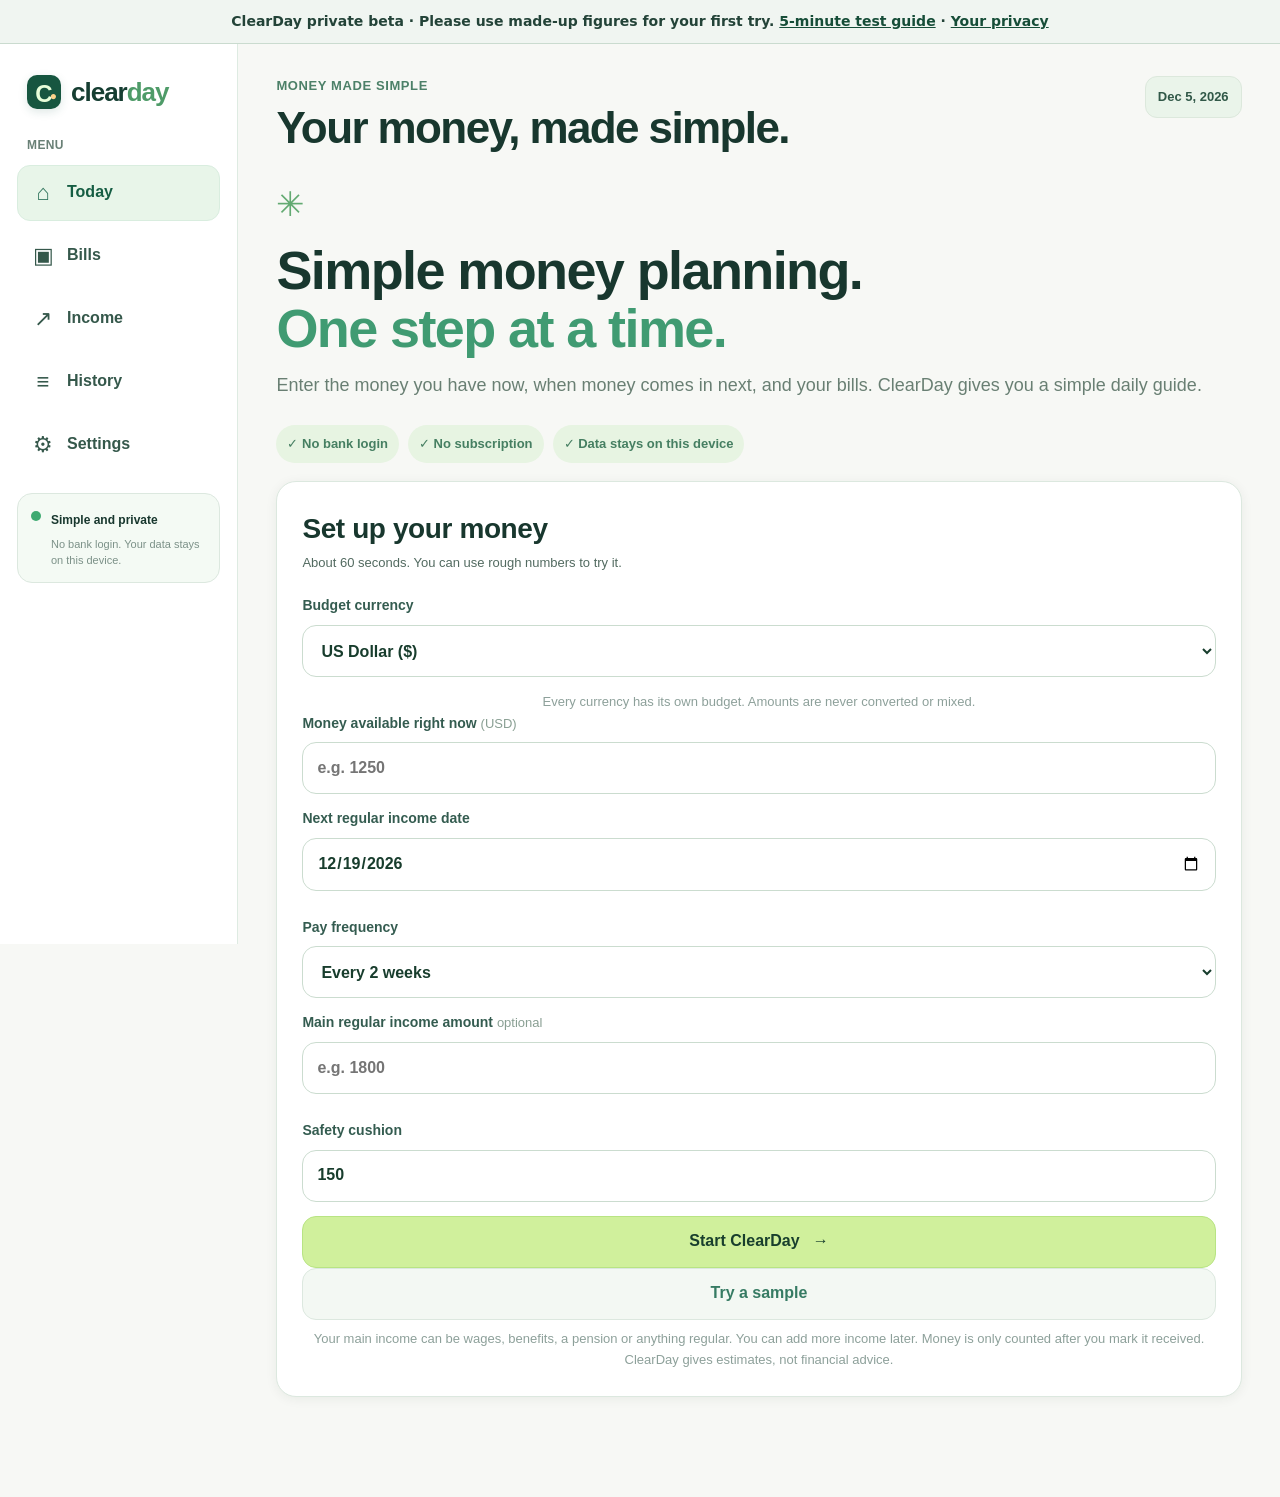
==== clearday-beta/index.html @ ee8aa97d "Add isolated ClearDay v1.4 US beta app (no production branch changes)" ====
<!doctype html>
<html lang="en-US">
<head>
  <meta charset="utf-8">
  <meta name="viewport" content="width=device-width,initial-scale=1,viewport-fit=cover">
  <meta name="theme-color" content="#102c29">
  <meta name="description" content="ClearDay is a simple app that helps you see what you can safely spend before your next income.">
  <meta name="color-scheme" content="light">
  <meta name="robots" content="noindex,nofollow">
  <style>.beta-note{font:600 14px/1.5 system-ui,sans-serif;padding:11px 16px;background:#f0f5f1;color:#234338;text-align:center;border-bottom:1px solid #cadbcf}.beta-note a{color:#164d38;text-decoration:underline}</style>
  <title>ClearDay — Know where you stand</title>
  <link rel="manifest" href="manifest.webmanifest">
  <link rel="icon" href="icon.svg" type="image/svg+xml">
  <style>
html [hidden]{display:none!important}
:root{--bg:#f6f8f5;--text:#172f2c;--muted:#768782;--border:#e9eeea;--green:#b9f38b;--deep:#102e2b;--deep2:#194f43;--orange:#b56d31;--red:#c45a53;--white:#fff;--shadow:0 8px 25px rgba(14,53,43,.035);font-family:Inter,ui-sans-serif,-apple-system,BlinkMacSystemFont,"Segoe UI",sans-serif;font-synthesis:none}
*{box-sizing:border-box}html{scroll-behavior:smooth}body{margin:0;background:var(--bg);color:var(--text);font-size:15px;line-height:1.45}button,input,select{font:inherit}button{cursor:pointer}button:disabled{opacity:.45;cursor:not-allowed}a{color:inherit}h1,h2,h3,p{margin-top:0}h2{font-size:23px;line-height:1.2;letter-spacing:-.75px}h3{font-size:18px;letter-spacing:-.4px}p{line-height:1.6}.app-shell{min-height:100vh;display:flex}.side-nav{width:258px;flex:0 0 258px;background:#fff;border-right:1px solid var(--border);padding:31px 17px;display:flex;flex-direction:column;position:sticky;top:0;height:100vh}.brand{display:flex;align-items:center;text-decoration:none;gap:10px;padding:0 12px}.brand-mark{height:38px;width:38px;border-radius:12px;display:grid;place-items:center;background:var(--deep);color:var(--green);font-weight:900;font-size:27px;position:relative}.brand-sun{font-size:12px;color:#fcd18a;position:absolute;right:4px;top:12px}.brand-text{font-size:25px;letter-spacing:-1.5px;font-weight:800}.brand-text span,.mobile-brand span{color:#7ebc61}.nav-kicker,.section-kicker,.eyebrow{font-size:10px;font-weight:800;color:#8da09a;letter-spacing:2px}.nav-kicker{margin:57px 14px 16px}.side-links{display:flex;flex-direction:column;gap:7px}.nav-item{border:0;background:transparent;display:flex;align-items:center;gap:13px;padding:15px 14px;border-radius:12px;text-align:left;font-weight:650;color:#70827c}.nav-item span{font-size:22px;line-height:1;width:22px;text-align:center;color:#7b918a}.nav-item:hover{background:#f2f7f2}.nav-item.selected{background:#eaf4e6;color:#1d5949}.nav-item.selected span{color:#33765f}.side-foot{margin-top:auto;background:#f3f7f2;border-radius:15px;padding:15px;display:flex;gap:10px}.privacy-pip{border-radius:50%;background:#74b66f;flex:0 0 10px;height:10px;margin-top:4px}.side-foot b{font-size:12px}.side-foot p{font-size:11px;color:#7c9188;margin:4px 0 0;line-height:1.5}.main-content{flex:1;min-width:0;padding:36px clamp(18px,4.3vw,70px) 70px;max-width:1570px;margin:0 auto;width:100%}.topbar{display:flex;justify-content:space-between;align-items:center;margin-bottom:28px;gap:15px}.topbar h1{font-size:clamp(27px,3.2vw,38px);letter-spacing:-1.3px;margin:7px 0 0;line-height:1.1;font-weight:780}.top-actions{display:flex;gap:12px;align-items:center}.today-label{background:white;border:1px solid var(--border);padding:11px 14px;border-radius:10px;color:#60756e;font-size:12px;font-weight:700;white-space:nowrap}.demo-tag{background:#fff0d5;border:1px solid #f8e3b2;border-radius:20px;padding:5px 9px;font-size:10px;font-weight:800;color:#805920;white-space:nowrap}.mobile-brand{display:none}.hero{background:radial-gradient(circle at 85% 20%,rgba(142,224,144,.25),transparent 30%),linear-gradient(125deg,#0d312b,#164b3d 72%,#1e5b48);color:#fff;border-radius:25px;padding:36px 42px 30px;box-shadow:0 20px 35px rgba(22,77,64,.13);position:relative;overflow:hidden;min-height:250px}.hero::after{content:"";position:absolute;width:310px;height:310px;right:-90px;top:-160px;border:60px solid rgba(191,240,166,.045);border-radius:50%;pointer-events:none}.hero-top{display:flex;align-items:center;justify-content:space-between;gap:15px}.hero-kicker{font-size:12px;letter-spacing:1.8px;font-weight:800;color:#c3e9c6}.hero-icon{background:#ffffff1d;border:1px solid #ffffff2f;color:#e7ffde;padding:10px;border-radius:13px;line-height:1}.hero-money{font-size:clamp(52px,5.4vw,79px);font-weight:800;letter-spacing:-3.5px;line-height:1.15;margin:13px 0 7px}.hero-money small{font-size:19px;font-weight:500;letter-spacing:-.3px;color:#cce6d0;margin-left:7px}.hero-caption{font-size:14px;color:#d7ece2;margin:0}.hero-foot{margin-top:30px;display:flex;gap:26px;padding-top:19px;border-top:1px solid #ffffff32;flex-wrap:wrap}.metric-label{font-size:10px;color:#afd0c1;letter-spacing:.6px;text-transform:uppercase;font-weight:800}.metric-value{font-size:17px;font-weight:750;margin-top:3px}.hero-action{border:1px solid #ffffff60;background:#ffffff0d;color:white;border-radius:9px;font-weight:750;font-size:12px;padding:10px 12px}.hero-action:hover{background:#ffffff27}.overview-grid{display:grid;grid-template-columns:minmax(0,1.6fr) minmax(280px,.93fr);gap:20px;margin-top:22px}.main-stack,.secondary-stack{display:flex;flex-direction:column;gap:19px;min-width:0}.section-card{background:#fff;border:1px solid var(--border);border-radius:20px;padding:25px;box-shadow:var(--shadow);min-width:0}.section-head{display:flex;align-items:flex-start;justify-content:space-between;gap:16px;margin-bottom:21px}.section-head h2{margin:8px 0 0}.section-head .muted{margin:8px 0 0}.subtle-icon{font-size:25px;color:#c3d4ca}.link-btn{border:0;background:transparent;color:#2e7862;font-size:12px;font-weight:800;white-space:nowrap}.link-btn:hover{text-decoration:underline}.expense-form{display:grid;grid-template-columns:1fr minmax(125px,.7fr) auto;gap:10px;align-items:stretch}.money-field{position:relative}.money-field>span{position:absolute;top:50%;transform:translateY(-50%);left:15px;font-size:24px;color:#849e91;font-weight:600}.money-field input{padding-left:33px!important;font-size:24px!important;font-weight:750!important;height:51px}.expense-form .money-field,.expense-form .primary-btn{align-self:start}.expense-form .primary-btn{min-height:51px}.expense-category-control{min-width:0}.expense-form select{height:51px;margin-top:0}.expense-other-wrap{margin:9px 0 0;color:#416655;font-size:12px;font-weight:750}.expense-other-wrap input{width:100%;height:45px;margin-top:6px;font-size:13px}.primary-btn{border:0;border-radius:12px;background:#b9f38b;color:#153b2f;font-weight:800;padding:13px 16px;display:inline-flex;align-items:center;justify-content:center;gap:13px;white-space:nowrap;transition:background .15s,transform .15s;min-height:45px}.primary-btn:hover{background:#a3e577;transform:translateY(-1px)}.primary-btn:active{transform:none}.full{width:100%}.microcopy{font-size:12px;color:#90a098;margin:12px 0 0}.muted{color:var(--muted)}.small{font-size:13px}.fine-print{font-size:11px;color:#8da09a;line-height:1.65}.row-entry{display:flex;align-items:center;gap:12px;padding:14px 0;border-top:1px solid #f0f2ef}.row-entry:first-child{border-top:0;padding-top:0}.row-entry:last-child{padding-bottom:0}.entry-icon{width:44px;height:44px;flex:0 0 44px;display:grid;place-items:center;border-radius:13px;background:#eaf4e7;color:#27765b;font-size:19px}.entry-icon.orange{background:#fff1df;color:#c18a43}.entry-icon.blue{background:#eaf0fc;color:#5974b4}.entry-main{min-width:0;flex:1}.entry-name{font-weight:800;font-size:14px;overflow-wrap:anywhere}.entry-meta{font-size:12px;color:#899992;margin-top:3px}.entry-amount{font-size:15px;font-weight:800;white-space:nowrap}.entry-actions{display:flex;flex-direction:column;align-items:flex-end;gap:6px}.mini-btn{background:#edf6e9;border:1px solid #daead6;border-radius:7px;font-size:11px;color:#326b55;font-weight:750;padding:5px 9px}.mini-btn:hover{background:#deecd8}.alert-pill{font-weight:750;font-size:10px;color:#a46533;background:#fff3e5;padding:3px 7px;border-radius:12px}.overdue{color:#b64b46;background:#fff0ee}.empty-state{text-align:center;background:#f7faf7;border:1px dashed #dce8de;padding:30px 15px;border-radius:15px;color:#7f9088}.empty-state b{color:#315647;display:block;margin-bottom:5px}.empty-state p{font-size:12px;margin:0}.insight-card{background:#f6faf2}.insight-card .section-head{margin-bottom:12px}.insight-content{font-size:13px;color:#597268;line-height:1.65}.insight-spotlight{background:#e9f4e3;padding:14px 16px;border-radius:14px;margin-top:16px}.insight-spotlight .big{font-size:25px;font-weight:800;letter-spacing:-.8px;color:#1a5545}.insight-spotlight p{margin:4px 0 0;font-size:11px;color:#59806b}.stat-line{display:flex;justify-content:space-between;gap:8px;padding:10px 0;border-top:1px solid #edf1ed}.stat-line:first-child{border-top:0}.stat-line b{font-size:15px}.stat-line span{font-size:13px;color:#71847c}.pulse-track{height:11px;background:#e9f0eb;border-radius:9px;overflow:hidden;display:flex;margin:14px 0 9px}.pulse-spend{background:#1e5748}.pulse-bills{background:#f2b76d}.pulse-cushion{background:#a1d980}.pulse-labels{display:flex;flex-wrap:wrap;gap:12px}.pulse-labels span{font-size:11px;color:#71857b}.pulse-labels i{display:inline-block;width:8px;height:8px;border-radius:50%;margin-right:4px}.pulse-note{font-size:12px;color:#7c8e84;margin:14px 0 0}.summary-grid{display:grid;grid-template-columns:repeat(3,minmax(0,1fr));gap:14px;margin:18px 0 23px}.summary-tile{background:#f7faf5;padding:16px;border-radius:13px}.summary-tile .label{font-size:11px;color:#7e9288;font-weight:750}.summary-tile .value{font-weight:800;font-size:23px;letter-spacing:-1px;margin-top:6px}.top-section-head{align-items:center}.filter-row{display:flex;justify-content:flex-end;margin:0 0 15px}.filter-row select{max-width:220px}.list-title{font-size:13px;color:#7a9087;font-weight:800;text-transform:uppercase;letter-spacing:.9px;margin:24px 0 10px}.bill-row{display:flex;gap:13px;align-items:center;padding:15px 0;border-top:1px solid #edf1ed}.bill-row:first-child{border-top:0}.bill-row .entry-main{min-width:0}.bill-actions{display:flex;gap:7px;flex-wrap:wrap;justify-content:flex-end}.icon-button{border:0;background:transparent;padding:6px;font-size:25px;line-height:1;color:#668276}.outline-btn{background:#fff;border:1px solid #cfe0d6;color:#2b664f;border-radius:10px;padding:11px 15px;font-size:12px;font-weight:800;display:inline-flex;justify-content:center;align-items:center;gap:6px;min-height:43px}.outline-btn:hover{background:#f3f9f1}.danger-btn{border:1px solid #e8b8b3;background:#fff8f7;color:#ae554f;padding:11px 15px;border-radius:10px;font-weight:750;font-size:12px}.text-button{border:0;background:transparent;color:#367b63;font-size:13px;font-weight:800;padding:15px}.two-inputs{display:grid;grid-template-columns:1fr 1fr;gap:12px}label{display:block;font-size:12px;font-weight:750;color:#345c50;margin:0 0 13px}.label-hint{font-size:11px;color:#899f93;font-weight:500}input,select{display:block;width:100%;color:#203e34;background:#fff;border:1px solid #dfe8e1;border-radius:10px;padding:11px 12px;margin-top:6px;outline:none;min-width:0;min-height:44px}input:focus,select:focus{border-color:#6caf75;box-shadow:0 0 0 3px rgba(157,219,139,.2)}.settings-grid{display:grid;grid-template-columns:1fr 1fr;gap:20px}.settings-buttons{display:flex;flex-direction:column;gap:9px;margin:18px 0}.settings-buttons .file-label{margin:0;cursor:pointer}.settings-grid hr{border:0;border-top:1px solid #ebefe9;margin:22px 0}.settings-grid p{font-size:13px;color:#6f8479}.activity-date{font-size:12px;font-weight:800;color:#7c9285;text-transform:uppercase;letter-spacing:1px;margin:24px 0 5px}.tag{font-size:11px;padding:4px 7px;border-radius:20px;background:#eff5eb;color:#487c62;font-weight:700}.tag.withdrawal{background:#fff0e7;color:#9e653e}.tag.payday{background:#e8f4ef;color:#217e5c}.toast{position:fixed;bottom:25px;right:26px;z-index:50;background:#173d32;color:#fff;padding:13px 21px;border-radius:12px;box-shadow:0 10px 35px #153c2d26;opacity:0;pointer-events:none;transform:translateY(9px);transition:opacity .18s,transform .18s;max-width:380px;font-size:13px}.toast.visible{opacity:1;transform:translateY(0)}.warning-bar{background:#fff6e9;color:#916035;border:1px solid #f3d6a9;border-radius:13px;padding:13px 18px;margin-bottom:18px;font-size:13px}.error-bar{background:#fff2f0;color:#a14b43;border-color:#efd0cc}.onboarding{display:grid;grid-template-columns:1.1fr minmax(340px,.8fr);gap:44px;align-items:center;min-height:calc(100vh - 180px)}.onboarding-hero{padding:20px}.onboarding-hero h2{font-size:clamp(35px,4.6vw,65px);line-height:1.09;letter-spacing:-2.3px;margin:19px 0}.onboarding-hero em{font-style:normal;color:#409b72}.onboarding-hero>p{font-size:17px;color:#697f73;max-width:520px}.sparkle{font-size:34px;color:#63aa72}.benefit-pills{display:flex;gap:9px;flex-wrap:wrap;margin-top:25px}.benefit-pills span{padding:8px 10px;border-radius:20px;background:#e7f4e2;color:#467f62;font-size:11px;font-weight:750}.setup-panel{background:#fff;border:1px solid var(--border);box-shadow:0 20px 70px rgba(29,76,56,.08);border-radius:24px;padding:28px}.setup-panel h3{font-size:23px;margin-bottom:2px}.setup-panel .muted{margin-bottom:22px}.setup-panel .fine-print{text-align:center;margin:8px 0 0}dialog{border:1px solid #dbe9dc;border-radius:23px;box-shadow:0 25px 100px #092e2b37;width:min(440px,calc(100vw - 32px));padding:27px;color:var(--text)}dialog::backdrop{background:rgba(10,32,28,.57);backdrop-filter:blur(3px)}.dialog-head{display:flex;justify-content:space-between;align-items:center;margin-bottom:19px}.dialog-head h2{margin:0}.dialog-head .icon-button{font-size:30px}.visually-hidden{position:absolute;width:1px;height:1px;padding:0;margin:-1px;overflow:hidden;clip:rect(0,0,0,0);white-space:nowrap;border:0}.mobile-nav{display:none}.disclaimer-note{font-size:11px;color:#a7c8b4;margin-top:12px;max-width:570px}
@media(max-width:1150px){.side-nav{width:217px;flex-basis:217px}.overview-grid{grid-template-columns:1fr}.secondary-stack{display:grid;grid-template-columns:repeat(2,1fr);align-items:start}.secondary-stack>.section-card:last-child{grid-column:1/-1}.main-content{padding:30px 27px 65px}.onboarding{grid-template-columns:1fr 1fr;gap:12px}.onboarding-hero{padding:0 8px}.onboarding-hero h2{font-size:37px}}
@media(max-width:760px){.app-shell{display:block}.side-nav{display:none}.main-content{padding:19px 15px 99px}.mobile-brand{display:block;font-size:20px;font-weight:800;letter-spacing:-1px;margin-bottom:14px}.eyebrow{font-size:9px}.topbar h1{font-size:27px}.today-label{font-size:10px;padding:8px 9px}.top-actions{flex-direction:column;align-items:flex-end;gap:5px}.topbar{margin-bottom:19px;align-items:center}.hero{border-radius:21px;padding:25px 24px 22px;min-height:235px}.hero-money{font-size:60px;letter-spacing:-3px}.hero-money small{font-size:14px}.hero-foot{gap:13px 23px}.metric-value{font-size:15px}.overview-grid{display:block;margin-top:14px}.main-stack,.secondary-stack{gap:14px}.secondary-stack{display:flex;margin-top:14px}.secondary-stack>.section-card:last-child{grid-column:auto}.section-card{padding:19px;border-radius:17px}.section-head{margin-bottom:17px}.section-head h2{font-size:20px}.expense-form{grid-template-columns:1fr 1fr}.expense-form .primary-btn{grid-column:1/-1}.expense-form select{min-width:0}.money-field input{font-size:21px!important}.onboarding{display:block;min-height:auto}.onboarding-hero{padding:16px 7px 22px}.onboarding-hero h2{font-size:36px;letter-spacing:-1.5px}.onboarding-hero>p{font-size:14px}.setup-panel{padding:20px}.settings-grid{grid-template-columns:1fr;gap:14px}.mobile-nav{display:flex!important;position:fixed;bottom:0;left:0;right:0;background:#fff;z-index:40;border-top:1px solid var(--border);padding:7px 10px calc(7px + env(safe-area-inset-bottom));justify-content:space-around;box-shadow:0 -5px 30px #0925140a}.mobile-nav button{border:0;background:transparent;padding:5px 9px;font-size:10px;color:#8a9d91;display:flex;flex-direction:column;gap:1px;align-items:center;font-weight:800;min-width:63px}.mobile-nav button span{font-size:24px;line-height:1.2}.mobile-nav button.selected{color:#26745a}.summary-grid{gap:7px}.summary-tile{padding:12px 9px}.summary-tile .label{font-size:10px}.summary-tile .value{font-size:18px}.bill-row{flex-wrap:wrap}.bill-actions{width:100%;justify-content:flex-end;padding-left:57px}.toast{bottom:86px;left:15px;right:15px;max-width:none}.top-section-head{align-items:flex-start}.top-section-head .primary-btn{font-size:12px;padding:9px}}
@media(max-width:380px){.two-inputs{grid-template-columns:1fr}.topbar h1{font-size:24px}.hero-money{font-size:51px}.today-label{white-space:normal}.hero-foot{gap:14px}}
@media(prefers-reduced-motion:reduce){*,*:before,*:after{scroll-behavior:auto!important;transition:none!important}}

/* ClearDay v1.2: additional regular and one-time income sources. */
.income-quick-card{margin-top:20px}
.income-quick-form{display:grid;grid-template-columns:1.4fr 1fr .8fr auto;gap:11px;align-items:end}
.income-quick-form label{margin:0}
.income-quick-form .primary-btn{height:45px}
@media(max-width:1150px){.income-quick-form{grid-template-columns:repeat(2,minmax(0,1fr))}.income-quick-form .primary-btn{grid-column:1/-1}}
@media(max-width:760px){.mobile-nav{padding-left:4px;padding-right:4px}.mobile-nav button{min-width:0;flex:1;padding:5px 2px;font-size:10px}.mobile-nav button span{font-size:22px}.income-quick-card{margin-top:14px}}
@media(max-width:380px){.income-quick-form{grid-template-columns:1fr}}

@media(max-width:760px){#view-income .top-section-head{flex-direction:column}#view-income .top-section-head .primary-btn{align-self:flex-start}}


/* ClearDay v1.3 simple UI overrides */
:root{--bg:#f4f6f4;--text:#16322b;--muted:#63756d;--border:#dbe5dd;--shadow:none}
body{font-size:16px;line-height:1.55}
.main-content{max-width:980px;padding:24px 22px 80px}
.side-nav{width:214px;flex:0 0 214px;padding:22px 14px;background:#fcfdfc}
.brand{padding:0 10px}.brand-mark{height:34px;width:34px;border-radius:10px;font-size:24px}.brand-text{font-size:23px;letter-spacing:-1px}
.nav-kicker,.section-kicker,.eyebrow{text-transform:none;letter-spacing:.4px;font-size:12px;color:#698076}
.nav-kicker{margin:24px 10px 10px}.side-links{gap:8px}.nav-item{padding:14px 12px;border:1px solid transparent;font-size:16px;font-weight:700;color:#2c4d42}.nav-item span{font-size:20px}.nav-item:hover,.nav-item.selected{background:#eef6ef;border-color:#d8e8da;color:#173f34}
.side-foot{margin-top:20px;padding:13px;border:1px solid var(--border)}
.topbar{margin-bottom:20px}.topbar h1{font-size:clamp(30px,3.2vw,40px);line-height:1.18}.today-label{padding:10px 12px;font-size:13px;border-radius:12px}
.hero{background:#ffffff;color:var(--text);border:1px solid var(--border);border-radius:18px;padding:24px;min-height:auto;box-shadow:none}.hero::after{display:none}.hero-kicker{font-size:12px;letter-spacing:.5px;color:#597166}.hero-icon{background:#eff6ef;border:1px solid #dfeadf;color:#245a49;padding:8px 10px;border-radius:12px}.hero-money{font-size:clamp(42px,5vw,62px);letter-spacing:-2px;margin:8px 0 6px}.hero-money small{display:block;margin:6px 0 0;font-size:17px;color:#617770}.hero-caption{font-size:16px;color:#365348}.hero-foot{margin-top:20px;padding-top:16px;border-top:1px solid var(--border);gap:16px 24px}.metric-label{font-size:12px;color:#648074}.metric-value{font-size:20px}.disclaimer-note{font-size:12px;color:#70837b;max-width:none}
.overview-grid,.settings-grid{display:grid;grid-template-columns:1fr;gap:16px}.secondary-stack,.main-stack{gap:16px}.insight-card{background:#fff}
.section-card,.setup-panel{border-radius:18px;padding:20px;border:1px solid var(--border);box-shadow:none}.section-head{margin-bottom:14px;align-items:flex-start}.section-head h2{margin-top:4px;font-size:28px;letter-spacing:-.8px}.section-head .muted{font-size:15px}.subtle-icon{display:none}
.primary-btn,.outline-btn,.danger-btn,.text-button{min-height:52px;font-size:16px;border-radius:14px;padding:12px 16px}.text-button{background:#f3f8f3;border:1px solid var(--border)}
input,select{min-height:52px;font-size:16px;border-radius:14px;padding:12px 14px;margin-top:8px}label{font-size:14px;margin-bottom:14px}.label-hint,.fine-print,.small,.microcopy{font-size:13px}
.money-field>span{font-size:22px;left:14px}.money-field input{padding-left:34px!important;font-size:28px!important;height:56px}.expense-form,.income-quick-form,.two-inputs{grid-template-columns:1fr;gap:12px}.expense-form .primary-btn,.income-quick-form .primary-btn{grid-column:auto}.expense-other-wrap input{height:52px;font-size:16px}
.summary-grid{grid-template-columns:repeat(2,minmax(0,1fr));gap:12px}.summary-tile{padding:16px;border-radius:14px;background:#f7faf7;border:1px solid #ebf1eb}.summary-tile .label{font-size:12px}.summary-tile .value{font-size:26px}
.row-entry,.bill-row{padding:16px 0}.entry-icon{width:46px;height:46px;border-radius:12px}.entry-name{font-size:16px}.entry-meta{font-size:13px}.entry-amount{font-size:17px}.mini-btn{font-size:13px;padding:8px 11px;border-radius:10px}.tag,.alert-pill{font-size:12px;padding:5px 9px}
.filter-row{justify-content:flex-start}.filter-row select{max-width:260px}.list-title{font-size:14px;letter-spacing:.4px}.settings-buttons{gap:10px}
.onboarding{grid-template-columns:1fr;gap:18px;min-height:auto}.onboarding-hero{padding:0}.onboarding-hero h2{font-size:clamp(34px,5vw,54px);line-height:1.08;letter-spacing:-1.6px;margin:10px 0 14px}.onboarding-hero>p{font-size:18px;max-width:unset}.benefit-pills span{font-size:13px;padding:9px 11px}.setup-panel h3{font-size:28px}.top-section-head{flex-direction:column;align-items:flex-start}.top-section-head .primary-btn{width:100%}
@media(max-width:1150px){.side-nav{display:none}.app-shell{display:block}.main-content{max-width:840px;padding:18px 14px 100px}.mobile-brand{display:block;font-size:24px;font-weight:800;letter-spacing:-1px;margin-bottom:10px}.top-actions{flex-direction:row;align-items:center;gap:8px}}
@media(max-width:760px){.main-content{padding:16px 12px 94px}.topbar{align-items:flex-start;flex-direction:column}.top-actions{flex-direction:row;align-items:center}.topbar h1{font-size:30px}.hero{padding:18px}.hero-caption{font-size:15px}.hero-foot{gap:12px 14px}.section-head h2{font-size:24px}.summary-grid{grid-template-columns:1fr}.bill-actions,.entry-actions{width:100%;justify-content:flex-start;align-items:flex-start;padding-left:58px}.mobile-nav{display:flex!important;position:fixed;bottom:0;left:0;right:0;background:#fff;z-index:40;border-top:1px solid var(--border);padding:8px 6px calc(8px + env(safe-area-inset-bottom));justify-content:space-between;box-shadow:none}.mobile-nav button{flex:1;padding:6px 2px;font-size:11px;color:#48665a}.mobile-nav button span{font-size:22px}.mobile-nav button.selected{color:#1b5847}.toast{bottom:88px;left:12px;right:12px;max-width:none}}
@media(max-width:420px){.hero-money{font-size:40px}.money-field input{font-size:24px!important}.section-card,.setup-panel{padding:16px}.section-head h2{font-size:22px}.onboarding-hero h2{font-size:32px}}

/* ClearDay v1.4 — Calm, high legibility visual language; no external fonts or icons. */
:root{--bg:#f7f8f5;--text:#18372e;--muted:#526a60;--border:#dce8df;--green:#d7f5b6;--deep:#143f35;--deep2:#1d5f4c;--shadow:0 2px 12px #092c1710}
body{background:var(--bg);font-size:16px;color:var(--text)}
.main-content{max-width:1050px;padding:32px clamp(16px,3vw,43px) 100px}
.side-nav{background:#fff;border-right:1px solid #deebe2;width:238px;flex-basis:238px;padding:28px 17px}
.brand-mark{background:#175640;color:#e8ffda;box-shadow:0 3px 10px #1b5f4b24}
.brand-text{font-size:26px;color:#163e32}.brand-text span{color:#4e9b68}
.side-links{gap:7px}.nav-item{min-height:56px;padding:14px;border-radius:13px;color:#35584b}.nav-item.selected{background:#e8f5e9;color:#155d43;border-color:#d9eddf}.nav-item span{font-size:22px;color:inherit}
.side-foot{background:#f4faf4}.privacy-pip{background:#3eaa71}
.topbar{margin-bottom:24px;align-items:flex-start}.topbar h1{font-size:clamp(30px,3.5vw,44px);letter-spacing:-1.6px;max-width:680px;margin-top:6px;font-weight:800}.eyebrow{letter-spacing:.6px;font-size:13px;font-weight:800;color:#4c8068}.today-label{background:#eaf4ea;border-color:#dce8dc;font-size:13px;color:#315848}
.section-card,.setup-panel{background:#fff;border:1px solid var(--border);border-radius:20px;box-shadow:var(--shadow);padding:25px}
.section-head h2{font-size:26px;letter-spacing:-.7px}.section-kicker{color:#497f64;font-size:12px;letter-spacing:.65px}
.hero{background:linear-gradient(125deg,#123e35,#17604c);border:0;color:#fff;padding:30px 35px;box-shadow:0 8px 25px #123e3529;border-radius:24px}
.hero-kicker{color:#c8e8d6;font-size:13px}.hero-icon{background:#f9fff117;border:1px solid #e5ffe348;color:#e1ffc2}
.hero-money{color:#efffda;font-size:clamp(58px,6vw,82px);font-weight:820;letter-spacing:-3px;margin:13px 0 10px}
.hero-money small{color:#e3f9e1;font-size:18px;margin-top:1px}.hero-caption{color:#e0eee6;max-width:650px;font-size:17px}
.hero-foot{border-color:#ffffff38;display:grid;grid-template-columns:repeat(4,minmax(0,1fr));gap:15px}.metric-label{font-size:12px;color:#c0dccc}.metric-value{color:#fff;font-size:20px;margin-top:5px}
.disclaimer-note{color:#c4d9ca;font-size:12px}
.quick-actions{display:grid;grid-template-columns:repeat(3,minmax(0,1fr));gap:12px;margin:16px 0 20px}
.quick-action{display:flex;align-items:center;justify-content:flex-start;gap:12px;text-align:left;border:1px solid #d5e5d9;background:#fff;border-radius:16px;min-height:75px;padding:13px 15px;box-shadow:0 2px 8px #113a2211;color:#205443;font-size:16px;font-weight:800;white-space:normal}
.quick-action:hover{background:#edf9ee;border-color:#abd3b8}.quick-action:focus-visible{outline:3px solid #7acb94;outline-offset:3px}
.quick-icon{display:inline-grid;place-items:center;width:42px;height:42px;min-width:42px;border-radius:13px;background:#e2f4d9;color:#205d45;font-size:25px;font-weight:700}
.quick-action:nth-child(2) .quick-icon{background:#e9f1ff;color:#315a9a}.quick-action:nth-child(3) .quick-icon{background:#fff0da;color:#90581c}
.overview-grid{margin-top:0}.main-stack,.secondary-stack{gap:16px}
.expense-form{grid-template-columns:minmax(0,1fr) minmax(180px,.8fr) auto;align-items:start;gap:12px}
.expense-form .primary-btn{min-width:135px}.expense-other-wrap{font-size:15px}
.primary-btn{background:#d0f09c;color:#183f2d;min-height:52px;border:1px solid #b8e483;font-size:16px;font-weight:800;box-shadow:none}
.primary-btn:hover{background:#bce580;transform:none}
.outline-btn{border-color:#bcd8c6;background:#fff;color:#205b44}.outline-btn:hover{background:#eef7ed}
.mini-btn{font-size:14px;min-height:42px;background:#eaf8e9;color:#23583d;border-color:#d2e8d4;padding:8px 13px}
.row-entry,.bill-row{border-color:#ebf0eb;gap:14px}.entry-main{min-width:0}.entry-name{font-size:16px}.entry-meta{font-size:13px;color:#5c7066}.entry-icon{background:#e6f4e6;color:#24734e}
.summary-grid{grid-template-columns:repeat(3,minmax(0,1fr))}.summary-tile{background:#f7faf7}.summary-tile .value{font-size:22px;overflow-wrap:anywhere}
.more-details{border:1px solid #dbe7dc;border-radius:18px;background:#fff;margin-top:0;overflow:hidden}
.more-details>summary,.extra-tool>summary{cursor:pointer;list-style:none;padding:20px 23px;color:#24604a;font-weight:800;font-size:17px;min-height:62px;display:flex;align-items:center;justify-content:space-between;gap:12px}
.more-details>summary::-webkit-details-marker,.extra-tool>summary::-webkit-details-marker{display:none}
.more-details>summary:after,.extra-tool>summary:after{content:'+';font-size:28px;color:#24734e;font-weight:500;line-height:1}
.more-details[open]>summary:after,.extra-tool[open]>summary:after{content:'−'}
.more-details>summary:focus-visible,.extra-tool>summary:focus-visible{outline:3px solid #8bd09b;outline-offset:-3px}
.more-details>.secondary-stack{padding:0 16px 16px;display:flex;flex-direction:column;gap:15px;margin-top:0}.more-details .section-card{box-shadow:none;border-color:#e3eee5}
.extra-tool{background:#fff;border:1px solid #dce8df;border-radius:18px}.extra-tool-body{padding:0 23px 23px}.extra-tool-body p{font-size:15px;color:#526a60;margin:0 0 16px}
.preview-form{display:flex;align-items:end;gap:12px;flex-wrap:wrap}.preview-form label{flex:1;min-width:160px;margin:0}.preview-form button{min-width:180px}
#purchase-preview-result{margin-top:12px;font-size:15px;color:#2e5142}#purchase-preview-result strong{display:block;font-size:26px;color:#155b40}#purchase-preview-result span{display:block;margin-top:3px}
.readability{display:flex;align-items:center;justify-content:space-between;gap:15px;background:#f1f8f1;border:1px solid #dce9de;border-radius:15px;padding:16px;margin-bottom:16px}.readability strong{font-size:18px}.readability p{margin:3px 0 0;font-size:14px!important;color:#506f5a}.readability .outline-btn{flex:0 0 auto}
.dialog-explain{font-size:16px;color:#506a5e}
.toast{display:flex;gap:15px;align-items:center;justify-content:space-between;font-size:15px;font-weight:700;min-height:55px}
.toast-undo{background:#f0ffd9;border:0;border-radius:9px;color:#164934;padding:10px 16px;font-weight:800;min-width:60px;min-height:44px;font-size:15px}
input,select{border:1.5px solid #cbdccf;color:#183d2d;background:#fff}
input:focus,select:focus,button:focus-visible{outline:3px solid #82be96;outline-offset:2px;box-shadow:none}
button:disabled{opacity:.55}
@media(max-width:1150px){.side-nav{display:none}.app-shell{display:block}.main-content{max-width:890px;margin:auto;padding:24px 17px 100px}.mobile-brand{display:block;font-size:25px;font-weight:850}.topbar{align-items:flex-start}.mobile-nav{display:flex!important;position:fixed;bottom:0;left:0;right:0;background:#fff;z-index:40;border-top:1px solid #dce8df;padding:8px 6px calc(8px + env(safe-area-inset-bottom));justify-content:space-between;box-shadow:0 -4px 20px #0c3d2016}.mobile-nav button{flex:1;min-height:56px;border:0;background:transparent;font-size:12px;font-weight:800;color:#526e61;display:flex;flex-direction:column;align-items:center;justify-content:center;gap:2px;padding:4px 2px}.mobile-nav button span{font-size:23px}.mobile-nav button.selected{color:#126747;background:#e8f6e8;border-radius:12px}.toast{bottom:92px;left:15px;right:15px;max-width:none}}
@media(max-width:700px){.main-content{padding:15px 12px 98px}.topbar{gap:10px}.topbar h1{font-size:30px;letter-spacing:-.9px}.top-actions{flex-direction:row}.hero{padding:23px 20px;border-radius:20px}.hero-money{font-size:clamp(44px,10vw,64px);letter-spacing:-2px}.hero-caption{font-size:15px}.hero-foot{grid-template-columns:repeat(2,minmax(0,1fr));gap:17px 12px}.metric-value{font-size:19px}.quick-actions{gap:8px;margin:12px 0 15px}.quick-action{min-height:78px;padding:10px 5px;flex-direction:column;justify-content:center;gap:6px;font-size:12px;text-align:center}.quick-icon{height:35px;width:35px;min-width:35px;border-radius:10px;font-size:23px}.section-card{padding:18px;border-radius:17px}.section-head h2{font-size:23px}.expense-form{grid-template-columns:1fr;gap:13px}.expense-form .primary-btn{width:100%}.summary-grid{grid-template-columns:1fr;gap:8px}.summary-tile{padding:15px}.top-section-head{align-items:stretch}.top-section-head .primary-btn{width:100%}.preview-form{display:block}.preview-form button{width:100%;margin-top:12px}.readability{align-items:flex-start}.readability .outline-btn{padding:10px;min-width:88px}.more-details>summary,.extra-tool>summary{font-size:15px;padding:15px 16px}.more-details>.secondary-stack{padding:0 10px 12px}.bill-actions,.entry-actions{width:100%;align-items:flex-end;justify-content:flex-end}.toast{bottom:88px}}
@media(max-width:360px){.quick-action{font-size:11px}.hero-money{font-size:39px}.today-label{white-space:normal}.readability{display:block}.readability button{margin-top:10px}}
@media(prefers-reduced-motion:reduce){*,*:before,*:after{scroll-behavior:auto!important;transition:none!important}}
/* User-chosen large-text setting: remain functional without horizontal scrolling. */
.large-text{font-size:19px}
.large-text body,.large-text input,.large-text select,.large-text button,.large-text p{font-size:18px}
.large-text .nav-item,.large-text .primary-btn,.large-text .outline-btn,.large-text .quick-action,.large-text .entry-name,.large-text .entry-amount{font-size:19px}
.large-text .section-head h2{font-size:29px}.large-text .entry-meta,.large-text .microcopy,.large-text .fine-print,.large-text .hero-caption,.large-text .metric-label{font-size:16px}
.large-text .mobile-nav button{font-size:13px}.large-text .quick-action{min-height:92px}.large-text .hero-money{font-size:clamp(48px,6vw,75px)}
@media(max-width:700px){.large-text .quick-action{font-size:15px;min-height:108px}.large-text .hero-money{font-size:clamp(39px,10vw,55px)}.large-text .mobile-nav button{font-size:12px}.large-text .section-head h2{font-size:25px}}
/* The undo action must be clickable when the toast is visible. */
.toast.visible{pointer-events:auto}
/* Mobile: rows must never squeeze names down to one letter per line. */
@media(max-width:700px){
  .row-entry,.bill-row{display:grid;grid-template-columns:46px minmax(0,1fr);align-items:center;gap:6px 13px;padding:15px 0}
  .row-entry .entry-icon,.bill-row .entry-icon{grid-column:1;grid-row:1}
  .row-entry .entry-main,.bill-row .entry-main{grid-column:2;grid-row:1;min-width:0;overflow-wrap:break-word}
  .row-entry .entry-actions,.bill-row .entry-actions{grid-column:2;grid-row:2;justify-self:end;display:flex;flex-direction:row;align-items:center;justify-content:flex-end;gap:10px;width:auto;padding:0;min-width:0}
  .row-entry .entry-actions .entry-amount,.bill-row .entry-actions .entry-amount{font-size:17px}
  .bill-row>.entry-amount{grid-column:2;grid-row:2;justify-self:end}
  .bill-row>.bill-actions{grid-column:2;grid-row:3;justify-self:end;display:flex;width:auto;gap:8px;padding:0}
  .bill-actions .outline-btn,.bill-actions .danger-btn{padding:9px 12px;min-height:44px}
}
/* Keep the everyday actions above the fold on phone screens. */
@media(max-width:700px){
  .topbar{display:flex;flex-direction:row;align-items:center;justify-content:space-between;margin-bottom:15px;gap:8px}
  .topbar .eyebrow,.topbar #page-title{display:none}
  .mobile-brand{margin:0;font-size:25px;white-space:nowrap}
  .top-actions{display:flex;flex-direction:row;justify-content:flex-end;flex-wrap:wrap;gap:5px}
  .today-label{font-size:11px;padding:7px 8px;white-space:nowrap}
  .demo-tag{font-size:9px;padding:4px 7px}
  .hero{padding:19px 20px}
  .hero-money{font-size:49px;margin:5px 0 7px}
  .hero-foot{margin-top:15px;padding-top:14px;gap:12px}
  .disclaimer-note{margin-top:12px}
}
@media(max-width:360px){.mobile-brand{font-size:22px}.today-label{font-size:10px}.demo-tag{font-size:8px}.hero-money{font-size:43px}}

</style>
</head>
<body>
<div class="beta-note" role="note">ClearDay private beta · Please use made-up figures for your first try. <a href="test-guide.html">5-minute test guide</a> · <a href="privacy.html">Your privacy</a></div>
  <div class="app-shell">
    <aside class="side-nav" aria-label="Main navigation">
      <a class="brand" href="#home" data-nav="home" aria-label="ClearDay home"><span class="brand-mark" aria-hidden="true">C<span class="brand-sun">●</span></span><span class="brand-text">clear<span>day</span></span></a>
      <div class="nav-kicker">MENU</div>
      <nav class="side-links" aria-label="App sections">
        <button class="nav-item selected" data-tab="home"><span aria-hidden="true">⌂</span> Today</button>
        <button class="nav-item" data-tab="bills"><span aria-hidden="true">▣</span> Bills</button>
        <button class="nav-item" data-tab="income"><span aria-hidden="true">↗</span> Income</button>
        <button class="nav-item" data-tab="activity"><span aria-hidden="true">≡</span> History</button>
        <button class="nav-item" data-tab="settings"><span aria-hidden="true">⚙</span> Settings</button>
      </nav>
      <div class="side-foot"><div class="privacy-pip"></div><div><b>Simple and private</b><p>No bank login. Your data stays on this device.</p></div></div>
    </aside>
    <main class="main-content" id="main-content">
      <header class="topbar">
        <div><div class="mobile-brand">ClearDay<span>.</span></div><div id="eyebrow" class="eyebrow">MONEY MADE SIMPLE</div><h1 id="page-title">Your money, made simple.</h1></div>
        <div class="top-actions"><span id="today-label" class="today-label"></span><span id="demo-tag" class="demo-tag" hidden>DEMO DATA</span></div>
      </header>
      <div id="notices" aria-live="polite"></div>
      <section id="onboarding" class="onboarding" hidden>
        <div class="onboarding-hero"><div class="sparkle">✳</div><h2>Simple money planning.<br><em>One step at a time.</em></h2><p>Enter the money you have now, when money comes in next, and your bills. ClearDay gives you a simple daily guide.</p><div class="benefit-pills"><span>✓ No bank login</span><span>✓ No subscription</span><span>✓ Data stays on this device</span></div></div>
        <form id="start-form" class="setup-panel">
          <h3>Set up your money</h3><p class="muted small">About 60 seconds. You can use rough numbers to try it.</p><label>Budget currency <select name="currency" id="start-currency" aria-label="Budget currency"><option value="USD">US Dollar ($)</option><option value="GBP">British Pound (£)</option><option value="EUR">Euro (€)</option><option value="CAD">Canadian Dollar (C$)</option><option value="AUD">Australian Dollar (A$)</option><option value="NZD">New Zealand Dollar (NZ$)</option><option value="JPY">Japanese Yen (¥)</option><option value="INR">Indian Rupee (₹)</option><option value="MXN">Mexican Peso (MX$)</option><option value="CHF">Swiss Franc (CHF)</option><option value="SGD">Singapore Dollar (S$)</option><option value="ZAR">South African Rand (R)</option><option value="AED">UAE Dirham (AED)</option><option value="BRL">Brazilian Real (R$)</option><option value="PLN">Polish Zloty (zł)</option></select></label><p class="fine-print">Every currency has its own budget. Amounts are never converted or mixed.</p>
          <label>Money available right now <span class="label-hint" data-currency-tag>(USD)</span><input name="balance" inputmode="decimal" type="number" min="0" max="100000000" step="0.01" placeholder="e.g. 1250" required></label>
          <div class="two-inputs"><label>Next regular income date <input name="payday" type="date" required></label><label>Pay frequency <select name="payFrequency"><option value="biweekly">Every 2 weeks</option><option value="weekly">Every week</option><option value="fourweekly">Every 4 weeks (28 days)</option><option value="monthly">Every month (calendar)</option></select></label></div>
          <div class="two-inputs"><label>Main regular income amount <span class="label-hint">optional</span><input name="paycheck" inputmode="decimal" type="number" min="0" max="100000000" step="0.01" placeholder="e.g. 1800"></label><label>Safety cushion <input name="cushion" inputmode="decimal" type="number" min="0" max="100000000" step="0.01" value="150"></label></div>
          <button class="primary-btn full" type="submit">Start ClearDay <span aria-hidden="true">→</span></button>
          <button id="demo-btn" class="text-button full" type="button">Try a sample</button>
          <p class="fine-print">Your main income can be wages, benefits, a pension or anything regular. You can add more income later. Money is only counted after you mark it received. ClearDay gives estimates, not financial advice.</p>
        </form>
      </section>
      <div id="app-views" hidden>
        <section id="view-home" class="view">
          <div id="hero-container"></div>
          <div class="quick-actions" aria-label="Quick actions">
            <button id="quick-spend" type="button" class="quick-action"><span class="quick-icon" aria-hidden="true">−</span><span>Record spending</span></button>
            <button id="quick-income" type="button" class="quick-action"><span class="quick-icon" aria-hidden="true">+</span><span>Money received</span></button>
            <button id="quick-balance" type="button" class="quick-action"><span class="quick-icon" aria-hidden="true">↻</span><span>Update balance</span></button>
          </div>
          <div class="overview-grid">
            <div class="main-stack">
              <section class="section-card"><div class="section-head"><div><span class="section-kicker">TODAY</span><h2>Did you spend money today?</h2></div><span class="subtle-icon">✦</span></div><form id="expense-form" class="expense-form"><label class="visually-hidden" for="expense-amount">Spending amount</label><div class="money-field"><span id="money-symbol">$</span><input id="expense-amount" type="number" min="0.01" max="100000000" step="0.01" placeholder="0.00" required></div><div class="expense-category-control"><label class="visually-hidden" for="expense-category">Spending category</label><select id="expense-category"><option>Groceries</option><option>Food & drink</option><option>Gas & transport</option><option>Shopping</option><option>Entertainment</option><option>Health</option><option>Other</option></select><label id="expense-other-wrap" class="expense-other-wrap" for="expense-other" hidden>What was it?<input id="expense-other" type="text" maxlength="70" placeholder="e.g. Parking or pet supplies" autocomplete="off"></label></div><button class="primary-btn" type="submit">Save spend <span>→</span></button></form><p class="microcopy">Only record a purchase once. You can undo it if you make a mistake.</p></section>
              <details class="extra-tool" id="purchase-tool"><summary>Check a purchase before you spend</summary><div class="extra-tool-body"><p>See what your daily guide would look like after a purchase. Nothing is saved.</p><form id="purchase-preview-form" class="preview-form"><label for="purchase-amount">Possible purchase amount <span data-currency-tag>(USD)</span><input id="purchase-amount" type="number" min="0.01" step="0.01" inputmode="decimal" placeholder="e.g. 75" required></label><button type="submit" class="outline-btn">Show my new guide</button></form><div id="purchase-preview-result" role="status" aria-live="polite"></div></div></details>
              <section class="section-card"><div class="section-head"><div><span class="section-kicker">INCOME</span><h2>Money coming in</h2></div><button class="link-btn" data-go="income">Manage income →</button></div><div id="home-income"></div></section>
              <section class="section-card"><div class="section-head"><div><span class="section-kicker">BILLS</span><h2>Bills due soon</h2></div><button class="link-btn" data-go="bills">See all <span>→</span></button></div><div id="home-bills"></div></section>

            </div>
            <details class="more-details"><summary>More details about my money</summary><div class="secondary-stack">              <section class="section-card"><div class="section-head"><div><span class="section-kicker">SUMMARY</span><h2>Where your money is going</h2></div><span class="subtle-icon">◷</span></div><div id="pulse"></div></section><section class="section-card insight-card"><div class="section-head"><div><span class="section-kicker">HELPFUL NOTE</span><h2>Your money at a glance</h2></div></div><div id="insight"></div></section><section class="section-card"><div class="section-head"><div><span class="section-kicker">SUBSCRIPTIONS</span><h2>Repeat payments</h2></div></div><div id="subscription-summary"></div></section><section class="section-card"><div class="section-head"><div><span class="section-kicker">RECENT</span><h2>Latest activity</h2></div><button class="link-btn" data-go="activity">See all →</button></div><div id="recent-activity"></div></section></div></details>
          </div>
        </section>
        <section id="view-bills" class="view" hidden><div class="section-card"><div class="section-head top-section-head"><div><span class="section-kicker">BILLS</span><h2>Your bills</h2><p class="muted">ClearDay tracks bills. It does not pay them for you.</p></div><button id="add-bill" class="primary-btn">+ Add bill</button></div><div id="bill-totals" class="summary-grid"></div><div class="filter-row"><label for="bill-filter" class="visually-hidden">Show bills</label><select id="bill-filter"><option value="all">All bills</option><option value="subscription">Subscriptions only</option><option value="bill">Bills only</option></select></div><div id="bill-list"></div></div></section>
        <section id="view-income" class="view" hidden>
          <section class="section-card">
            <div class="section-head top-section-head"><div><span class="section-kicker">INCOME</span><h2>Your income</h2><p class="muted">Track wages, benefits, pensions, side jobs and other money coming in. Only mark it received once it is really there.</p></div><button id="add-income" class="primary-btn" type="button">+ Add income</button></div>
            <div id="income-totals" class="summary-grid"></div>
            <p class="small muted">Expected money isn't added to your balance or spending allowance until you record receiving it. Your main regular income is managed in Settings.</p>
            <div id="income-list"></div>
          </section>
          <section class="section-card income-quick-card">
            <div class="section-head"><div><span class="section-kicker">MONEY IN</span><h2>Add money you received</h2></div></div>
            <form id="received-income-form" class="income-quick-form">
              <label>Income description<input name="name" placeholder="e.g. Weekend gig" maxlength="70" required></label>
              <label>Category<select name="category"><option>Freelance</option><option>Side gig</option><option>Benefits</option><option>Pension</option><option>Rental income</option><option>Child support</option><option>Refund</option><option>Gift</option><option>Interest</option><option>Other income</option></select></label>
              <label>Amount <span data-currency-tag>(USD)</span><input name="amount" inputmode="decimal" type="number" min="0.01" max="100000000" step="0.01" placeholder="0.00" required></label>
              <button type="submit" class="primary-btn">+ Record received</button>
            </form>
            <p class="microcopy">This adds the amount to your recorded balance immediately. If you already included the money in that balance, do not add it again.</p>
          </section>
        </section>
        <section id="view-activity" class="view" hidden><div class="section-card"><div class="section-head"><div><span class="section-kicker">HISTORY</span><h2>Money in and out</h2><p class="muted">Your entries are stored on this device.</p></div><button id="export-csv" class="outline-btn">Export CSV</button></div><div id="activity-summary" class="summary-grid"></div><div id="activity-list"></div></div></section>
        <section id="view-settings" class="view" hidden><div class="settings-grid"><form id="settings-form" class="section-card"><div class="section-head"><div><span class="section-kicker">SETTINGS</span><h2>Main money settings</h2></div></div><label>Current available balance <span data-currency-tag>(USD)</span><input name="balance" type="number" min="0" max="100000000" step="0.01" required></label><label>Next regular income date<input name="payday" type="date" required></label><label>Income frequency<select name="payFrequency"><option value="biweekly">Every 2 weeks</option><option value="weekly">Every week</option><option value="fourweekly">Every 4 weeks (28 days)</option><option value="monthly">Every month (calendar)</option></select></label><label>Expected main income <span data-currency-tag>(USD)</span><input name="paycheck" type="number" min="0" max="100000000" step="0.01"></label><label>Safety cushion <span data-currency-tag>(USD)</span><input name="cushion" type="number" min="0" max="100000000" step="0.01" required></label><button class="primary-btn full" type="submit">Save money settings</button><button id="payday-received" class="outline-btn full" type="button">Record main income received</button><p class="fine-print">Your primary income may be wages, benefits, a pension or anything recurring. Enter zero if you have no main source, then add other regular income on the Income tab. Only record income after the money actually arrives.</p></form><section class="section-card"><div class="section-head"><div><span class="section-kicker">APP OPTIONS</span><h2>Make ClearDay easier to read</h2></div></div><div class="readability"><div><strong>Large text</strong><p>Make buttons and words bigger across the app.</p></div><button type="button" id="text-size-toggle" class="outline-btn" aria-pressed="false">Turn on</button></div><hr><h3>Currency and backups</h3><label>Switch currency budget<select id="currency-switch" aria-label="Switch currency budget"><option value="USD">US Dollar ($)</option><option value="GBP">British Pound (£)</option><option value="EUR">Euro (€)</option><option value="CAD">Canadian Dollar (C$)</option><option value="AUD">Australian Dollar (A$)</option><option value="NZD">New Zealand Dollar (NZ$)</option><option value="JPY">Japanese Yen (¥)</option><option value="INR">Indian Rupee (₹)</option><option value="MXN">Mexican Peso (MX$)</option><option value="CHF">Swiss Franc (CHF)</option><option value="SGD">Singapore Dollar (S$)</option><option value="ZAR">South African Rand (R)</option><option value="AED">UAE Dirham (AED)</option><option value="BRL">Brazilian Real (R$)</option><option value="PLN">Polish Zloty (zł)</option></select></label><p class="small muted">Each currency uses a separate budget. Select a new currency to start a fresh budget, or return here to see your previous entries. No exchange rates or currency conversions are applied.</p><p>ClearDay never requests your bank login. Your entries are stored in this browser on this device. Clearing browser data can erase them, so make backups.</p><div class="settings-buttons"><button id="export-json" class="outline-btn full" type="button">↓ Download full backup</button><label for="import-file" class="outline-btn full file-label">↑ Restore a backup</label><input id="import-file" type="file" accept="application/json,.json" hidden><button id="reset-demo" class="outline-btn full" type="button">Load fresh sample data</button><button id="clear-data" class="danger-btn full" type="button">Delete all local data</button></div><hr><h3>Important to know</h3><p class="small muted">Your daily figure is only a calculation based on information you enter. It does not verify your bank balance, automatically detect purchases, reserve real money, make payments or guarantee you can afford a transaction.</p><p class="fine-print">ClearDay v1.4 • Clarity update • No sign-up, no paid services, no external analytics.</p></section></div></section>
      </div>
    </main>
    <nav class="mobile-nav" aria-label="Mobile navigation" hidden><button data-tab="home" class="selected"><span>⌂</span>Today</button><button data-tab="bills"><span>▣</span>Bills</button><button data-tab="income"><span>↗</span>Income</button><button data-tab="activity"><span>≡</span>History</button><button data-tab="settings"><span>⚙</span>Settings</button></nav>
  </div>
  <dialog id="bill-dialog" aria-labelledby="bill-dialog-title"><form id="bill-form"><div class="dialog-head"><h2 id="bill-dialog-title">Add a bill</h2><button id="close-dialog" type="button" class="icon-button" aria-label="Close">×</button></div><input type="hidden" name="billId"><label>What is it called?<input name="name" placeholder="e.g. Electric bill" maxlength="70" required></label><label>Amount <span data-currency-tag>(USD)</span><input name="amount" inputmode="decimal" type="number" min="0.01" max="100000000" step="0.01" required></label><div class="two-inputs"><label>Next due date<input name="dueDate" type="date" required></label><label>Repeats<select name="repeat"><option value="monthly">Monthly (calendar)</option><option value="weekly">Weekly</option><option value="biweekly">Every 2 weeks</option><option value="fourweekly">Every 4 weeks (28 days)</option><option value="yearly">Yearly</option><option value="once">One time</option></select></label></div><label>Type<select name="type"><option value="bill">Household bill</option><option value="subscription">Subscription</option></select></label><button class="primary-btn full" type="submit">Save bill</button></form></dialog>
  <dialog id="income-dialog" aria-labelledby="income-dialog-title"><form id="income-form"><div class="dialog-head"><h2 id="income-dialog-title">Schedule income</h2><button id="close-income-dialog" type="button" class="icon-button" aria-label="Close">×</button></div><input type="hidden" name="incomeId"><label>Income source<input name="name" placeholder="e.g. Disability benefits or freelance client" maxlength="70" required></label><label>Category<select name="category"><option>Paycheck</option><option>Benefits</option><option>Pension</option><option>Freelance</option><option>Side gig</option><option>Rental income</option><option>Child support</option><option>Refund</option><option>Gift</option><option>Interest</option><option>Other income</option></select></label><label>Expected amount <span data-currency-tag>(USD)</span><input name="amount" inputmode="decimal" type="number" min="0.01" max="100000000" step="0.01" required></label><div class="two-inputs"><label>Next expected date<input name="nextDate" type="date" required></label><label>Repeats<select name="repeat"><option value="monthly">Monthly (calendar)</option><option value="weekly">Weekly</option><option value="biweekly">Every 2 weeks</option><option value="fourweekly">Every 4 weeks (28 days)</option><option value="yearly">Yearly</option><option value="once">One time</option></select></label></div><button class="primary-btn full" type="submit">Save income source</button><p class="fine-print">Scheduled income is for planning only. It never increases your recorded balance until you mark it received.</p></form></dialog>
  <dialog id="balance-dialog" aria-labelledby="balance-dialog-title"><form id="balance-form"><div class="dialog-head"><h2 id="balance-dialog-title">Update your balance</h2><button type="button" id="close-balance-dialog" class="icon-button" aria-label="Close">×</button></div><p class="dialog-explain">Check your real bank or cash balance. Enter what you have right now.</p><label>Money available now <span data-currency-tag>(USD)</span><input name="balance" inputmode="decimal" type="number" min="0" max="100000000" step="0.01" required></label><p class="fine-print">This replaces the balance in ClearDay. It does not move money or connect to your bank.</p><button class="primary-btn full" type="submit">Save balance</button></form></dialog>
  <div id="toast" class="toast" role="status" aria-live="polite"></div>
  <script>
'use strict';
(function(){
const STORE='clearday.v2';
const LEGACY_STORE='clearday.v1';
const INCOME_CATEGORIES=['Paycheck','Benefits','Pension','Freelance','Side gig','Rental income','Child support','Refund','Gift','Interest','Other income'];
const CURRENCIES={USD:'US dollar',GBP:'British pound',EUR:'Euro',CAD:'Canadian dollar',AUD:'Australian dollar',NZD:'New Zealand dollar',JPY:'Japanese yen',INR:'Indian rupee',MXN:'Mexican peso',CHF:'Swiss franc',SGD:'Singapore dollar',ZAR:'South African rand',AED:'UAE dirham',BRL:'Brazilian real',PLN:'Polish zloty'};
const hasCurrency=c=>Object.prototype.hasOwnProperty.call(CURRENCIES,c);
let activeCurrency='USD',wallets={};
const localeFor=c=>({GBP:'en-GB',EUR:'en-IE',CAD:'en-CA',AUD:'en-AU',NZD:'en-NZ',JPY:'ja-JP',INR:'en-IN',MXN:'es-MX',CHF:'de-CH',SGD:'en-SG',ZAR:'en-ZA',AED:'en-AE',BRL:'pt-BR',PLN:'pl-PL'}[c]||'en-US');
const currencySymbol=c=>new Intl.NumberFormat(localeFor(c),{style:'currency',currency:c}).formatToParts(1).find(p=>p.type==='currency').value;

const $=(s,root=document)=>root.querySelector(s);
const $$=(s,root=document)=>Array.from(root.querySelectorAll(s));
const money=(n,c=activeCurrency)=>new Intl.NumberFormat(localeFor(c),{style:'currency',currency:c}).format(Number(n)||0);
const shortMoney=(n,c=activeCurrency)=>new Intl.NumberFormat(localeFor(c),{style:'currency',currency:c,maximumFractionDigits:0}).format(Number(n)||0);
const esc=s=>String(s??'').replace(/[&<>"']/g,ch=>({'&':'&amp;','<':'&lt;','>':'&gt;','"':'&quot;',"'":'&#39;'}[ch]));
const round=n=>Math.round((n+Number.EPSILON)*100)/100;
const dateObj=s=>{const [y,m,d]=(s||'').split('-').map(Number);return new Date(y,m-1,d,12,0,0);};
const iso=d=>[d.getFullYear(),String(d.getMonth()+1).padStart(2,'0'),String(d.getDate()).padStart(2,'0')].join('-');
const today=()=>iso(new Date());
const addDays=(s,n)=>{let d=dateObj(s);d.setDate(d.getDate()+n);return iso(d);};
const addMonths=(s,n,anchor)=>{let d=dateObj(s);const y=d.getFullYear(),m=d.getMonth();const target=new Date(y,m+n+1,0,12,0,0);return iso(new Date(y,m+n,Math.min(anchor||d.getDate(),target.getDate()),12));};
const addPeriod=(s,repeat,anchor)=>repeat==='weekly'?addDays(s,7):repeat==='biweekly'?addDays(s,14):repeat==='fourweekly'?addDays(s,28):repeat==='monthly'?addMonths(s,1,anchor):repeat==='yearly'?addMonths(s,12,anchor):null;
const days=(a,b)=>{let x=dateObj(a),y=dateObj(b);return Math.round((Date.UTC(y.getFullYear(),y.getMonth(),y.getDate())-Date.UTC(x.getFullYear(),x.getMonth(),x.getDate()))/86400000);};
const fmt=s=>dateObj(s).toLocaleDateString('en-US',{month:'short',day:'numeric'});
const fulldate=s=>dateObj(s).toLocaleDateString('en-US',{weekday:'long',month:'short',day:'numeric'});
const uuid=()=>globalThis.crypto?.randomUUID?.()||'id-'+Date.now()+'-'+Math.random().toString(36).slice(2);
const checkMoney=n=>Number.isFinite(n)&&n>=0&&n<=100000000;
const sample=(currency=activeCurrency)=>{let t=today();let dd=n=>addDays(t,n);return {version:2,currency,setup:true,demo:true,balance:2150,cushion:250,payday:dd(13),payAnchor:dateObj(dd(13)).getDate(),payFrequency:'biweekly',paycheck:2450,incomeSources:[{id:uuid(),name:'Weekend freelance',category:'Freelance',amount:180,nextDate:dd(5),repeat:'monthly',anchor:dateObj(dd(5)).getDate()}],bills:[{id:uuid(),name:'Rent',amount:1050,dueDate:dd(9),repeat:'monthly',type:'bill',anchor:dateObj(dd(9)).getDate()},{id:uuid(),name:'Electric',amount:110,dueDate:dd(4),repeat:'monthly',type:'bill',anchor:dateObj(dd(4)).getDate()},{id:uuid(),name:'Phone plan',amount:55,dueDate:dd(7),repeat:'monthly',type:'bill',anchor:dateObj(dd(7)).getDate()},{id:uuid(),name:'Netflix',amount:17.99,dueDate:dd(6),repeat:'monthly',type:'subscription',anchor:dateObj(dd(6)).getDate()},{id:uuid(),name:'Gym membership',amount:29.99,dueDate:dd(18),repeat:'monthly',type:'subscription',anchor:dateObj(dd(18)).getDate()},{id:uuid(),name:'Car insurance',amount:116,dueDate:dd(21),repeat:'monthly',type:'bill',anchor:dateObj(dd(21)).getDate()}],tx:[{id:uuid(),date:t,name:'Coffee & breakfast',category:'Food & drink',amount:-12.45},{id:uuid(),date:addDays(t,-1),name:'Groceries',category:'Groceries',amount:-64.20}],createdAt:new Date().toISOString()}};
let state=null,tab='home',toastTimer,undoState=null;
const PREFS_KEY='clearday.preferences.v1';
function loadPreferences(){try{return JSON.parse(localStorage.getItem(PREFS_KEY)||'{}')}catch(_){return {}}}
function setTextSize(large){document.documentElement.classList.toggle('large-text',large);const btn=$('#text-size-toggle');if(btn){btn.setAttribute('aria-pressed',String(large));btn.textContent=large?'Turn off':'Turn on';}try{localStorage.setItem(PREFS_KEY,JSON.stringify({largeText:large}));}catch(_){}}

function valid(x,legacy=false){return !!x&&x.version===(legacy?1:2)&&(legacy||hasCurrency(x.currency))&&x.setup===true&&checkMoney(Number(x.balance))&&checkMoney(Number(x.cushion))&&checkMoney(Number(x.paycheck))&&validDate(x.payday)&&['weekly','biweekly','fourweekly','monthly'].includes(x.payFrequency)&&(x.incomeSources===undefined||(Array.isArray(x.incomeSources)&&x.incomeSources.length<=1000&&x.incomeSources.every(i=>typeof i.id==='string'&&i.id.length<=120&&typeof i.name==='string'&&i.name.trim().length>0&&i.name.length<=70&&INCOME_CATEGORIES.includes(i.category)&&checkMoney(Number(i.amount))&&Number(i.amount)>0&&validDate(i.nextDate)&&['once','weekly','biweekly','fourweekly','monthly','yearly'].includes(i.repeat))))&&Array.isArray(x.bills)&&x.bills.length<=1000&&x.bills.every(b=>typeof b.id==='string'&&typeof b.name==='string'&&b.name.length<=70&&checkMoney(Number(b.amount))&&validDate(b.dueDate)&&['weekly','biweekly','fourweekly','monthly','yearly','once'].includes(b.repeat)&&['bill','subscription'].includes(b.type))&&Array.isArray(x.tx)&&x.tx.length<=50000&&x.tx.every(t=>typeof t.id==='string'&&validDate(t.date)&&typeof t.name==='string'&&typeof t.category==='string'&&Number.isFinite(Number(t.amount))&&Math.abs(Number(t.amount))<=100000000);}
function upgradeLegacy(x){return {...x,version:2,currency:'USD'};}
function validCollection(x){if(!x||x.version!==2||!hasCurrency(x.activeCurrency)||!x.wallets||typeof x.wallets!=='object'||Array.isArray(x.wallets))return false;const entries=Object.entries(x.wallets);return entries.length<=Object.keys(CURRENCIES).length&&entries.every(([key,w])=>hasCurrency(key)&&valid(w)&&w.currency===key);}
function collection(){if(state)wallets[activeCurrency]=state;return {version:2,activeCurrency,wallets};}
function load(){try{const raw=localStorage.getItem(STORE);if(raw){const data=JSON.parse(raw);if(!validCollection(data))return null;wallets=data.wallets;activeCurrency=data.activeCurrency;return wallets[activeCurrency]||null;}const legacy=localStorage.getItem(LEGACY_STORE);if(legacy){const data=JSON.parse(legacy);if(valid(data,true)){const upgraded=upgradeLegacy(data);wallets={USD:upgraded};activeCurrency='USD';localStorage.setItem(STORE,JSON.stringify(collection()));return upgraded;}}}catch(_){return null;}return null;}
function save(){try{localStorage.setItem(STORE,JSON.stringify(collection()));return true;}catch(_){notice('Browser storage is unavailable. Download a backup before leaving.','error');return false;}}
function switchWallet(currency){if(!hasCurrency(currency))return;if(state)wallets[activeCurrency]=state;activeCurrency=currency;state=wallets[currency]||null;undoState=null;tab='home';save();if(state)switchTab('home');else{$('#eyebrow').textContent='MONEY MADE SIMPLE';$('#page-title').textContent='Your money, made simple.';render();window.scrollTo({top:0,behavior:'instant'});}}
function updateCurrencyUI(){const c=activeCurrency;$$('[data-currency-tag]').forEach(el=>el.textContent='('+c+')');$('#money-symbol').textContent=currencySymbol(c);$('#money-symbol').style.fontSize=currencySymbol(c).length>2?'15px':'';$('#expense-amount').style.setProperty('padding-left',currencySymbol(c).length>2?'54px':'33px','important');const whole=c==='JPY';$$('input[type=number]').forEach(el=>{el.step=whole?'1':'0.01';if(el.min==='0.01'||el.min==='1')el.min=whole?'1':'0.01';});$('#start-currency').value=c;$('#currency-switch').value=c;}

function validDate(s){return /^\d{4}-\d{2}-\d{2}$/.test(s||'')&&!Number.isNaN(dateObj(s).getTime())&&iso(dateObj(s))===s&&+s.slice(0,4)>=2000&&+s.slice(0,4)<=2100;}
function notice(message,type='warning'){const el=$('#notices');el.innerHTML=`<div class="warning-bar ${type==='error'?'error-bar':''}">${esc(message)}</div>`;}
function toast(message,showUndo=false){const el=$('#toast');el.replaceChildren();const label=document.createElement('span');label.textContent=message;el.append(label);if(showUndo&&undoState){const btn=document.createElement('button');btn.type='button';btn.className='toast-undo';btn.textContent='Undo';btn.addEventListener('click',undoLastAction);el.append(btn);}el.classList.add('visible');clearTimeout(toastTimer);toastTimer=setTimeout(()=>el.classList.remove('visible'),6200);}
function undoLastAction(){if(!undoState||undoState.currency!==activeCurrency)return;state=structuredClone(undoState.previous);undoState=null;save();render();toast('Change undone');}

function dueInstances(until,s=state){if(!s)return [];const t=today(),out=[];for(const bill of s.bills){let due=bill.dueDate;let count=0;const anchor=bill.anchor||dateObj(bill.dueDate).getDate();if(due<t){if(due<=until)out.push({...bill,due,overdue:true});if(bill.repeat!=='once'){while(due<t&&count<1500){due=addPeriod(due,bill.repeat,anchor);count++;}}else continue;}
while(due&&due<=until&&count<1500){out.push({...bill,due,overdue:false});due=addPeriod(due,bill.repeat,anchor);count++;}
}return out.sort((a,b)=>a.due.localeCompare(b.due));}
function futureBills(daysAhead=60){return dueInstances(addDays(today(),daysAhead));}
const sources=s=>(s.incomeSources||[]);
const repeatLabel=r=>({once:'One-time',weekly:'Weekly',biweekly:'Every 2 weeks',fourweekly:'Every 4 weeks',monthly:'Monthly',yearly:'Yearly'})[r]||r;
function guideDate(s){
  // Main regular income controls the guide if present. Additional planned income is
  // only used as a guide horizon if there is no main income, and must recur.
  if(Number(s.paycheck)>0)return s.payday;
  const recurring=sources(s).filter(i=>i.repeat!=='once').map(i=>i.nextDate).sort();
  return recurring[0]||null;
}
function forecast(s=state){
  const t=today(),next=guideDate(s),expired=!next||days(t,next)<0,until=expired?t:next,remainingDays=expired?0:days(t,next)+1;
  const due=dueInstances(until,s);const reserved=round(due.reduce((total,b)=>total+Number(b.amount),0));
  // Never count future income as spendable until explicitly received.
  const raw=round(s.balance-reserved-s.cushion);
  return {reserved,raw,safe:Math.max(0,raw),daily:expired?null:Math.max(0,raw)/Math.max(1,remainingDays),remainingDays,expired,due,nextIncome:next};
}

function monthlyEq(b){const amount=Number(b.amount);return b.repeat==='weekly'?amount*52/12:b.repeat==='biweekly'?amount*26/12:b.repeat==='fourweekly'?amount*13/12:b.repeat==='monthly'?amount:b.repeat==='yearly'?amount/12:0;}
function switchTab(next){if(!state)return;tab=next;$$('[data-tab]').forEach(btn=>{btn.classList.toggle('selected',btn.dataset.tab===next);if(btn.classList.contains('nav-item'))btn.setAttribute('aria-current',btn.dataset.tab===next?'page':'false')});$$('.view').forEach(v=>v.hidden=v.id!=='view-'+next);const heading={home:['MONEY MADE SIMPLE','Your money, made simple.'],bills:['BILLS','See what is due next.'],income:['INCOME','See money coming in.'],activity:['HISTORY','See your recent money moves.'],settings:['SETTINGS','Change numbers, backups and privacy.']}[next];$('#eyebrow').textContent=heading[0];$('#page-title').textContent=heading[1];render();window.scrollTo({top:0,behavior:'instant'});}
function render(){updateCurrencyUI();const onboarding=!state;$('#onboarding').hidden=!onboarding;$('#app-views').hidden=onboarding;$('#demo-tag').hidden=onboarding||!state.demo;$('.mobile-nav').hidden=onboarding;$('#today-label').textContent=new Date().toLocaleDateString('en-US',{month:'short',day:'numeric',year:'numeric'});$('#notices').textContent='';if(onboarding){const d=addDays(today(),14);$('#start-form [name="payday"]').value=d;return;}const f=forecast();if(f.expired)notice(f.nextIncome?'Your regular income date has passed. Record it if received, or correct the date. The spending guide is paused.':'No regular income is scheduled. Add a recurring income source or set your main income in Settings to calculate a daily guide.','error');else if(f.raw<0)notice('Your current balance may not cover the bills and safety cushion you entered. Review the numbers before making nonessential purchases.');else if(f.due.some(b=>b.overdue))notice('Some listed bills are overdue. They are included in your reserved total until you mark them paid or update them.');if(tab==='home')renderHome(f);if(tab==='bills')renderBills();if(tab==='income')renderIncome();if(tab==='activity')renderActivity();if(tab==='settings')renderSettings();}
function renderHome(f){const daily=f.daily===null?'—':money(f.daily);$('#hero-container').innerHTML=`<section class="hero"><div class="hero-top"><span class="hero-kicker">TODAY'S GUIDE</span><span class="hero-icon" aria-hidden="true">☼</span></div><div class="hero-money">${daily}<small>${f.daily===null?'add or update income':'a day'}</small></div><p class="hero-caption">${f.expired?'Add or update an income date to calculate your daily guide.':f.raw<0?'You may not have enough to cover bills and cushion right now.':'This is a simple estimate of what you can spend before your next income. Money not yet received is not counted.'}</p><div class="hero-foot"><div><div class="metric-label">Safe to use</div><div class="metric-value">${f.expired?'—':money(f.safe)}</div></div><div><div class="metric-label">Bills set aside</div><div class="metric-value">${money(f.reserved)}</div></div><div><div class="metric-label">Cushion</div><div class="metric-value">${money(state.cushion)}</div></div><div><div class="metric-label">Next money in</div><div class="metric-value">${f.nextIncome?fmt(f.nextIncome):'Not set'}</div></div></div><p class="disclaimer-note">Guide only. It is not a bank balance or a promise you can afford a purchase.</p></section>`;
const scheduled=sources(state).slice().sort((a,b)=>a.nextDate.localeCompare(b.nextDate)).slice(0,2);
const mainIncome=Number(state.paycheck)>0?`<div class="row-entry"><div class="entry-icon blue" aria-hidden="true">↗</div><div class="entry-main"><div class="entry-name">Main regular income</div><div class="entry-meta">${esc(dueLabel(state.payday))} · ${esc(repeatLabel(state.payFrequency))}</div></div><div class="entry-amount">+${money(state.paycheck)}</div></div>`:'';
$('#home-income').innerHTML=mainIncome+scheduled.map(i=>incomeRow(i,true)).join('')||'<div class="empty-state"><b>No income scheduled</b><p>Add wages, benefits, freelance work or another source.</p><button class="text-button" data-go="income">Add income →</button></div>';
const upcoming=futureBills(31).slice(0,2);$('#home-bills').innerHTML=upcoming.length?upcoming.map(b=>billRow(b,true)).join(''):`<div class="empty-state"><b>No upcoming bills tracked</b><p>Add your recurring costs to make your daily figure more accurate.</p><button class="text-button" data-go="bills">Add a bill →</button></div>`;
const subs=state.bills.filter(b=>b.type==='subscription');const total=round(subs.reduce((s,b)=>s+monthlyEq(b),0));$('#subscription-summary').innerHTML=subs.length?`<div class="stat-line"><span>Estimated monthly total</span><b>${money(total)}</b></div><div class="stat-line"><span>Subscriptions tracked</span><b>${subs.length}</b></div><div class="stat-line"><span>Estimated annualized cost</span><b>${money(total*12)}</b></div><button class="text-button" data-go="bills">Review subscriptions →</button>`:`<div class="empty-state"><b>Nothing here yet</b><p>Tag a recurring expense as a subscription to spot costs.</p></div>`;
const recent=state.tx.slice().sort((a,b)=>b.date.localeCompare(a.date)).slice(0,3);$('#recent-activity').innerHTML=recent.length?recent.map(txRow).join(''):'<div class="empty-state"><b>No activity yet</b><p>Log a purchase to see it here.</p></div>';
const remain=Math.max(0,state.balance),reserved=Math.min(remain,f.reserved),cushion=Math.min(Math.max(0,remain-reserved),state.cushion),rest=Math.max(0,remain-reserved-cushion),base=Math.max(1,remain);$('#pulse').innerHTML=`<p class="small muted">Where your current available money needs to go, based on tracked bills and your cushion.</p><div class="pulse-track" role="img" aria-label="Reserved bills ${money(reserved)}, safety cushion ${money(cushion)}, other available balance ${money(rest)}"><div class="pulse-bills" style="width:${reserved/base*100}%"></div><div class="pulse-cushion" style="width:${cushion/base*100}%"></div><div class="pulse-spend" style="width:${rest/base*100}%"></div></div><div class="pulse-labels"><span><i style="background:#f2b76d"></i>Bills ${shortMoney(reserved)}</span><span><i style="background:#a1d980"></i>Cushion ${shortMoney(cushion)}</span><span><i style="background:#1e5748"></i>Remaining ${shortMoney(rest)}</span></div><p class="pulse-note">Doesn't include groceries, gas or other future costs unless recorded as bills.</p>`;
let insight='Add your regular bills so your daily guide can factor them in.';let spotlight='Start with 3 bills';let sublabel='Internet, rent and phone are good first choices.';if(f.expired){insight='Your regular income date is missing or past. Record any payment that arrived, or update the scheduled date.';spotlight='Update income';sublabel='Spending guidance is temporarily paused.';}else if(f.raw<0){insight=`Your tracked obligations and cushion exceed your current available money by ${money(-f.raw)}.`;spotlight=money(-f.raw);sublabel='Estimated funding gap. Check actual payment dates.';}else if(f.due.some(b=>b.overdue)){insight='At least one payment is marked overdue. Check whether it was already paid before trusting the daily guide.';spotlight='Review overdue';sublabel='Clearing old bills can change the calculation.';}else if(state.bills.length){insight=`You have ${f.remainingDays} day${f.remainingDays!==1?'s':''} to cover your tracked bills and your cushion before your next expected income.`;spotlight=money(f.safe);sublabel='Available above upcoming bills and your safety cushion.';}$('#insight').innerHTML=`<p class="insight-content">${esc(insight)}</p><div class="insight-spotlight"><div class="big">${esc(spotlight)}</div><p>${esc(sublabel)}</p></div>`;
}
function dueLabel(s){const d=days(today(),s);return d<0?`${-d} day${-d===1?'':'s'} overdue`:d===0?'Due today':d===1?'Due tomorrow':`Due ${fmt(s)}`;}
function billRow(b,compact=false){const urgent=days(today(),b.due)<=2;return `<div class="${compact?'row-entry':'bill-row'}"><div class="entry-icon ${urgent?'orange':''}" aria-hidden="true">${b.type==='subscription'?'↻':'▣'}</div><div class="entry-main"><div class="entry-name">${esc(b.name)}</div><div class="entry-meta">${esc(dueLabel(b.due))} · ${esc(({once:'One-time',weekly:'Weekly',biweekly:'Every 2 weeks',fourweekly:'Every 4 weeks',monthly:'Monthly',yearly:'Yearly'})[b.repeat]||b.repeat)}${urgent?' <span class="alert-pill '+(b.overdue?'overdue':'')+'">'+(b.overdue?'Overdue':'Soon')+'</span>':''}</div></div><div class="entry-actions"><div class="entry-amount">${money(b.amount)}</div><button class="mini-btn" data-paid="${esc(b.id)}" title="Records payment and deducts amount from entered balance">Mark paid</button></div>${compact?'':`<div class="bill-actions"><button class="outline-btn" data-edit="${esc(b.id)}">Edit</button><button class="danger-btn" data-delete="${esc(b.id)}">Remove</button></div>`}</div>`;}
function renderBills(){const filtered=$('#bill-filter').value;const arr=futureBills(60).filter(b=>filtered==='all'||b.type===filtered);const monthly=round(state.bills.reduce((s,b)=>s+monthlyEq(b),0));const subscriptions=round(state.bills.filter(b=>b.type==='subscription').reduce((s,b)=>s+monthlyEq(b),0));$('#bill-totals').innerHTML=`<div class="summary-tile"><div class="label">Monthly equivalent</div><div class="value">${money(monthly)}</div></div><div class="summary-tile"><div class="label">Subscriptions / mo.</div><div class="value">${money(subscriptions)}</div></div><div class="summary-tile"><div class="label">Bills tracked</div><div class="value">${state.bills.length}</div></div>`;
// Display only the next currently tracked occurrence of each item, plus an overdue indication.
const uniques=state.bills.filter(b=>filtered==='all'||b.type===filtered).map(b=>({...b,due:b.dueDate,overdue:b.dueDate<today()})).sort((a,b)=>a.due.localeCompare(b.due));$('#bill-list').innerHTML=uniques.length?uniques.map(b=>billRow(b)).join(''):`<div class="empty-state"><b>No bills to show</b><p>Add a recurring bill or subscription above.</p></div>`;
}
function incomeRow(i,compact=false){
  const overdue=i.nextDate<today(),near=days(today(),i.nextDate)<=2;
  return `<div class="${compact?'row-entry':'bill-row'}"><div class="entry-icon blue" aria-hidden="true">↗</div><div class="entry-main"><div class="entry-name">${esc(i.name)}</div><div class="entry-meta">${esc(i.category)} · ${esc(dueLabel(i.nextDate))} · ${esc(repeatLabel(i.repeat))}${overdue?' <span class="alert-pill overdue">Not recorded</span>':''}</div></div><div class="entry-actions"><div class="entry-amount">+${money(i.amount)}</div><button class="mini-btn" data-income-received="${esc(i.id)}" title="Only record income if money has actually arrived">Received</button></div>${compact?'':`<div class="bill-actions"><button class="outline-btn" data-income-edit="${esc(i.id)}">Edit</button><button class="danger-btn" data-income-delete="${esc(i.id)}">Remove</button></div>`}</div>`;
}
function renderIncome(){
  const all=sources(state),recent=state.tx.filter(t=>!t.isAdjustment&&Number(t.amount)>0&&days(t.date,today())>=0&&days(t.date,today())<=30),
  received=round(recent.reduce((total,t)=>total+Number(t.amount),0)),
  planned=round(all.reduce((total,i)=>total+monthlyEq({...i,repeat:i.repeat}),0)+monthlyEq({amount:state.paycheck,repeat:state.payFrequency}));
  $('#income-totals').innerHTML=`<div class="summary-tile"><div class="label">Received in last 30 days</div><div class="value">${money(received)}</div></div><div class="summary-tile"><div class="label">Estimated regular monthly income</div><div class="value">${money(planned)}</div></div><div class="summary-tile"><div class="label">Extra income sources</div><div class="value">${all.length}</div></div>`;
  const sorted=all.slice().sort((a,b)=>a.nextDate.localeCompare(b.nextDate));
  const primary=Number(state.paycheck)>0?`<div class="bill-row"><div class="entry-icon blue" aria-hidden="true">↗</div><div class="entry-main"><div class="entry-name">Main regular income</div><div class="entry-meta">${esc(dueLabel(state.payday))} · ${esc(repeatLabel(state.payFrequency))} · Managed in Settings</div></div><div class="entry-amount">+${money(state.paycheck)}</div><div class="bill-actions"><button type="button" class="outline-btn" data-go="settings">Edit / record in Settings</button></div></div>`:'';
  $('#income-list').innerHTML=primary+sorted.map(i=>incomeRow(i)).join('')||'<div class="empty-state"><b>No income sources yet</b><p>Schedule benefits, freelance work, side earnings or one-time money using the button above.</p></div>';
}
function recordIncomeReceived({name,amount,category},source=null){
  if(!checkMoney(amount)||amount<=0||!checkMoney(round(Number(state.balance)+amount))){toast('Check the amount and available balance.');return;}
  const confirmText=`Record ${money(amount)} received from ${name}? This adds to your entered balance. If it is already reflected in your balance, choose Cancel to avoid double-counting.`;
  if(!confirm(confirmText))return;
  change(()=>{
    state.balance=round(Number(state.balance)+amount);
    state.tx.unshift({id:uuid(),date:today(),name:'Received: '+name,category:category||'Other income',amount});
    if(source){
      if(source.repeat==='once')state.incomeSources=state.incomeSources.filter(x=>x.id!==source.id);
      else{let n=source.nextDate,count=0;do{n=addPeriod(n,source.repeat,source.anchor);count++;}while(n<=today()&&count<1500);source.nextDate=n;}
    }
  },'Income recorded as received');
}
function markIncomeReceived(id){const i=sources(state).find(x=>x.id===id);if(!i)return;
  if(i.nextDate>today()&&!confirm('This income is scheduled in the future. Has it actually arrived early?'))return;
  recordIncomeReceived({name:i.name,amount:Number(i.amount),category:i.category},i);
}
function openIncome(id){const d=$('#income-dialog'),f=$('#income-form'),i=id?sources(state).find(x=>x.id===id):null;f.reset();f.elements.incomeId.value=i?.id||'';f.elements.name.value=i?.name||'';f.elements.amount.value=i?.amount||'';f.elements.nextDate.value=i?.nextDate||today();f.elements.repeat.value=i?.repeat||'monthly';f.elements.category.value=i?.category||'Freelance';$('#income-dialog-title').textContent=i?'Edit income source':'Schedule income';d.showModal();}
function txRow(t){const positive=Number(t.amount)>0;return `<div class="row-entry"><div class="entry-icon ${positive?'blue':'orange'}" aria-hidden="true">${positive?'↗':'↘'}</div><div class="entry-main"><div class="entry-name">${esc(t.name)}</div><div class="entry-meta">${esc(t.isAdjustment?'Balance check':t.category)} · ${esc(fmt(t.date))}</div></div><div class="entry-amount">${positive?'+':'−'}${money(Math.abs(Number(t.amount)))}</div></div>`;}
function renderActivity(){const tx=state.tx.slice().sort((a,b)=>b.date.localeCompare(a.date));const spent=round(tx.filter(t=>!t.isAdjustment&&t.amount<0).reduce((s,t)=>s-Math.abs(Number(t.amount)),0));const thirty=round(tx.filter(t=>!t.isAdjustment&&t.amount<0&&days(t.date,today())<=30).reduce((s,t)=>s+Math.abs(Number(t.amount)),0));$('#activity-summary').innerHTML=`<div class="summary-tile"><div class="label">Last 30 days spent</div><div class="value">${money(thirty)}</div></div><div class="summary-tile"><div class="label">Income recorded</div><div class="value">${money(tx.filter(t=>!t.isAdjustment&&Number(t.amount)>0).reduce((s,t)=>s+Number(t.amount),0))}</div></div><div class="summary-tile"><div class="label">Recorded balance</div><div class="value">${money(state.balance)}</div></div>`;
let last='';$('#activity-list').innerHTML=tx.length?tx.map(t=>{const group=t.date!==last?`<div class="activity-date">${esc(fulldate(t.date))}</div>`:'';last=t.date;return group+txRow(t);}).join(''):'<div class="empty-state"><b>Nothing recorded yet</b><p>Add income or spending to see it here.</p></div>';
}
function renderSettings(){const f=$('#settings-form');for(const key of ['balance','payday','payFrequency','paycheck','cushion'])f.elements[key].value=state[key];$('#payday-received').disabled=Number(state.paycheck)<=0;}
function change(fn,message){const previous=structuredClone(state);fn();undoState={previous,currency:activeCurrency};save();render();if(message)toast(message,true);}

function setup(data){if(!valid(data)||data.currency!==activeCurrency){toast('Please check the numbers, currency and dates.');return;}state=data;undoState=null;save();$$('.view').forEach(v=>v.hidden=v.id!=='view-home');switchTab('home');}
function markPaid(id){const b=state.bills.find(x=>x.id===id);if(!b)return;const amount=Number(b.amount);if(amount>Number(state.balance)){toast('This bill exceeds the recorded balance. Check your real balance in Settings before recording payment.');return;}if(!confirm(`Record paying ${b.name} (${money(amount)})? This subtracts the amount from the balance you entered. If the payment is already reflected in your balance, choose Cancel and edit the balance or bill instead.`))return;change(()=>{state.balance=round(Math.max(0,Number(state.balance)-amount));state.tx.unshift({id:uuid(),date:today(),name:'Paid: '+b.name,category:'Bill payment',amount:-amount});if(b.repeat==='once')state.bills=state.bills.filter(x=>x.id!==id);else{let n=b.dueDate;let i=0;do{n=addPeriod(n,b.repeat,b.anchor);i++;}while(n<=today()&&i<1500);b.dueDate=n;}},'Bill recorded as paid');}
function openBill(id){const d=$('#bill-dialog'),f=$('#bill-form'),b=id?state.bills.find(x=>x.id===id):null;f.reset();f.elements.billId.value=b?.id||'';f.elements.name.value=b?.name||'';f.elements.amount.value=b?.amount||'';f.elements.dueDate.value=b?.dueDate||addDays(today(),7);f.elements.repeat.value=b?.repeat||'monthly';f.elements.type.value=b?.type||'bill';$('#bill-dialog-title').textContent=b?'Edit bill':'Add a bill';d.showModal();}
function download(filename,data,type){const blob=new Blob([data],{type}),url=URL.createObjectURL(blob),a=document.createElement('a');a.href=url;a.download=filename;a.click();setTimeout(()=>URL.revokeObjectURL(url),800);}
function csvCell(s){return '"'+String(s??'').replaceAll('"','""')+'"';}
function start(){state=load();setTextSize(Boolean(loadPreferences().largeText));document.addEventListener('click',e=>{const b=e.target.closest('button[data-tab],button[data-go],button[data-paid],button[data-edit],button[data-delete],button[data-income-received],button[data-income-edit],button[data-income-delete]');if(!b)return;if(b.dataset.tab)switchTab(b.dataset.tab);if(b.dataset.go)switchTab(b.dataset.go);if(b.dataset.paid)markPaid(b.dataset.paid);if(b.dataset.edit)openBill(b.dataset.edit);if(b.dataset.incomeReceived)markIncomeReceived(b.dataset.incomeReceived);if(b.dataset.incomeEdit)openIncome(b.dataset.incomeEdit);if(b.dataset.incomeDelete){const item=sources(state).find(v=>v.id===b.dataset.incomeDelete);if(item&&confirm(`Remove ${item.name} from planned income? Recorded payments remain in history.`))change(()=>state.incomeSources=state.incomeSources.filter(v=>v.id!==item.id),'Income source removed');}if(b.dataset.delete){const item=state.bills.find(v=>v.id===b.dataset.delete);if(item&&confirm(`Remove ${item.name} from tracked bills? This does not cancel the real bill.`))change(()=>state.bills=state.bills.filter(v=>v.id!==item.id),'Bill removed');}});
$('#start-form').addEventListener('submit',e=>{e.preventDefault();const f=e.target, balance=Number(f.elements.balance.value),payday=f.elements.payday.value,paycheck=Number(f.elements.paycheck.value||0),cushion=Number(f.elements.cushion.value);setup({version:2,currency:activeCurrency,setup:true,demo:false,balance,payday,payAnchor:dateObj(payday).getDate(),payFrequency:f.elements.payFrequency.value,paycheck,cushion,incomeSources:[],bills:[],tx:[],createdAt:new Date().toISOString()});});
$('#demo-btn').addEventListener('click',()=>setup(sample(activeCurrency)));
$('#text-size-toggle').addEventListener('click',()=>setTextSize(!document.documentElement.classList.contains('large-text')));
$('#quick-spend').addEventListener('click',()=>{const el=$('#expense-amount');el.scrollIntoView({behavior:'smooth',block:'center'});el.focus({preventScroll:true});});
$('#quick-income').addEventListener('click',()=>{switchTab('income');const el=$('#received-income-form [name="name"]');el.scrollIntoView({behavior:'smooth',block:'center'});el.focus({preventScroll:true});});
$('#quick-balance').addEventListener('click',()=>{const dialog=$('#balance-dialog');$('#balance-form').elements.balance.value=state.balance;dialog.showModal();});
$('#close-balance-dialog').addEventListener('click',()=>$('#balance-dialog').close());
$('#balance-form').addEventListener('submit',e=>{e.preventDefault();const value=Number(e.target.elements.balance.value);if(!checkMoney(value))return toast('Enter a valid balance.');if(Math.abs(state.balance-value)<0.005){$('#balance-dialog').close();return toast('Your balance is already up to date.');}change(()=>{const delta=round(value-state.balance);state.balance=value;state.tx.unshift({id:uuid(),date:today(),name:'Balance updated',category:'Balance adjustment',amount:delta,isAdjustment:true});},'Balance updated');$('#balance-dialog').close();});
$('#purchase-preview-form').addEventListener('submit',e=>{e.preventDefault();const amount=Number($('#purchase-amount').value),result=$('#purchase-preview-result');if(!Number.isFinite(amount)||amount<=0||amount>1e8){result.textContent='Enter a valid amount.';return;}const current=forecast();if(current.expired){result.textContent='Update your next income date first, so ClearDay can work out a daily guide.';return;}const projected=forecast({...state,balance:round(state.balance-amount)});result.innerHTML=`<strong>${money(projected.daily)} per day</strong><span>instead of ${money(current.daily)} per day. ${amount>state.balance?'This is more than your entered balance. ':''}Estimate only; other future expenses may not be included.</span>`;});

$('#start-currency').addEventListener('change',e=>switchWallet(e.target.value));
$('#currency-switch').addEventListener('change',e=>switchWallet(e.target.value));
function syncOtherExpenseName(){const other=$('#expense-category').value==='Other',field=$('#expense-other');$('#expense-other-wrap').hidden=!other;field.required=other;if(!other)field.value='';}
$('#expense-category').addEventListener('change',()=>{syncOtherExpenseName();if($('#expense-category').value==='Other')$('#expense-other').focus();});
$('#expense-form').addEventListener('submit',e=>{e.preventDefault();const amount=Number($('#expense-amount').value),cat=$('#expense-category').value,name=cat==='Other'?$('#expense-other').value.trim():cat;if(!checkMoney(amount)||amount<=0)return toast('Enter an amount greater than zero.');if(!name||name.length>70)return toast('Give this expense a name.');if(amount>Number(state.balance))return toast('This spend exceeds the available balance you entered. Review your balance in Settings.');change(()=>{state.balance=round(Number(state.balance)-amount);state.tx.unshift({id:uuid(),date:today(),name,category:cat,amount:-amount});},'Spending logged');$('#expense-amount').value='';$('#expense-category').value='Groceries';syncOtherExpenseName();});
$('#add-bill').addEventListener('click',()=>openBill());$('#close-dialog').addEventListener('click',()=>$('#bill-dialog').close());
$('#bill-form').addEventListener('submit',e=>{e.preventDefault();const f=e.target;const name=f.elements.name.value.trim(),amount=Number(f.elements.amount.value),dueDate=f.elements.dueDate.value,repeat=f.elements.repeat.value,type=f.elements.type.value,id=f.elements.billId.value;if(!name||!checkMoney(amount)||amount<=0||!validDate(dueDate))return toast('Check the bill name, amount and date.');const b={id:id||uuid(),name,amount,dueDate,repeat,type,anchor:dateObj(dueDate).getDate()};change(()=>{if(id){const idx=state.bills.findIndex(x=>x.id===id);if(idx>=0)state.bills[idx]=b;}else state.bills.push(b);},id?'Bill updated':'Bill added');$('#bill-dialog').close();});
$('#bill-filter').addEventListener('change',renderBills);
$('#add-income').addEventListener('click',()=>openIncome());
$('#close-income-dialog').addEventListener('click',()=>$('#income-dialog').close());
$('#income-form').addEventListener('submit',e=>{
  e.preventDefault();const f=e.target,name=f.elements.name.value.trim(),amount=Number(f.elements.amount.value),nextDate=f.elements.nextDate.value,repeat=f.elements.repeat.value,category=f.elements.category.value,id=f.elements.incomeId.value;
  if(!name||!checkMoney(amount)||amount<=0||!validDate(nextDate)||!['once','weekly','biweekly','fourweekly','monthly','yearly'].includes(repeat)||!INCOME_CATEGORIES.includes(category))return toast('Check the income source details.');
  const item={id:id||uuid(),name,amount,nextDate,repeat,category,anchor:dateObj(nextDate).getDate()};
  change(()=>{state.incomeSources??=[];if(id){const at=state.incomeSources.findIndex(x=>x.id===id);if(at>=0)state.incomeSources[at]=item;}else state.incomeSources.push(item);},id?'Income source updated':'Income scheduled');$('#income-dialog').close();
});
$('#received-income-form').addEventListener('submit',e=>{
 e.preventDefault();const f=e.target,name=f.elements.name.value.trim(),amount=Number(f.elements.amount.value),category=f.elements.category.value;
 if(!name||!INCOME_CATEGORIES.includes(category)||!checkMoney(amount)||amount<=0)return toast('Check the income name and amount.');
 // Keep the form populated if the user cancels so they don't lose their work.
 const oldCount=state.tx.length;recordIncomeReceived({name,amount,category});if(state.tx.length>oldCount)f.reset();
});
$('#settings-form').addEventListener('submit',e=>{e.preventDefault();const f=e.target,bal=Number(f.elements.balance.value),pay=f.elements.payday.value,paycheck=Number(f.elements.paycheck.value||0),cushion=Number(f.elements.cushion.value);if(!validDate(pay)||![bal,paycheck,cushion].every(checkMoney))return toast('Check your money settings.');change(()=>{state.balance=bal;state.payday=pay;state.payAnchor=dateObj(pay).getDate();state.payFrequency=f.elements.payFrequency.value;state.paycheck=paycheck;state.cushion=cushion;},'Settings saved');});
$('#payday-received').addEventListener('click',()=>{if(Number(state.paycheck)<=0)return toast('Enter your main regular income in Settings first.');if(state.payday>today()&&!confirm('This income is scheduled for the future. Has it arrived early?'))return;if(!confirm(`Record ${money(state.paycheck)} of main income received and advance its next date? Only confirm if the funds arrived and are not already included in your balance.`))return;change(()=>{state.balance=round(Number(state.balance)+Number(state.paycheck));state.tx.unshift({id:uuid(),date:today(),name:'Main income received',category:'Paycheck',amount:Number(state.paycheck)});let n=state.payday,i=0;do{n=addPeriod(n,state.payFrequency,state.payAnchor);i++;}while(n<=today()&&i<1500);state.payday=n;},'Main income recorded');});
$('#export-json').addEventListener('click',()=>{download('clearday-all-currencies-backup-'+today()+'.json',JSON.stringify(collection(),null,2),'application/json');toast('All currency budgets backed up');});
$('#export-csv').addEventListener('click',()=>{const rows=[['Date','Description','Category','Amount '+activeCurrency],...state.tx.map(t=>[t.date,t.name,t.category,t.amount])];const csv='\uFEFF'+rows.map(r=>r.map(csvCell).join(',')).join('\r\n');download('clearday-spending-'+activeCurrency+'-'+today()+'.csv',csv,'text/csv;charset=utf-8');toast('CSV exported');});
$('#import-file').addEventListener('change',async e=>{const file=e.target.files[0];if(!file)return;if(file.size>5_000_000){toast('Backup file is too large.');e.target.value='';return;}let data;try{data=JSON.parse(await file.text());}catch(_){toast('This is not a valid JSON backup.');e.target.value='';return;}if(data&&data.version===1&&valid(data,true))data={version:2,activeCurrency:'USD',wallets:{USD:upgradeLegacy(data)}};
if(data&&data.version===2&&data.setup===true&&valid(data))data={version:2,activeCurrency:data.currency,wallets:{[data.currency]:data}};
if(!validCollection(data)){toast('This file is not a valid ClearDay backup.');e.target.value='';return;}
if(confirm('Restore this backup? It replaces ALL currency budgets stored on this device.')){wallets=data.wallets;activeCurrency=data.activeCurrency;state=wallets[activeCurrency]||null;undoState=null;save();if(state)switchTab('home');else render();toast('Backup restored');}e.target.value='';});
$('#reset-demo').addEventListener('click',()=>{if(confirm('Replace this '+activeCurrency+' budget with demo data? Download a backup first if needed.'))setup(sample(activeCurrency));});
$('#clear-data').addEventListener('click',()=>{if(confirm('Permanently delete ALL currency budgets stored in this browser? Download a backup first.')){localStorage.removeItem(STORE);localStorage.removeItem(LEGACY_STORE);wallets={};activeCurrency='USD';state=null;undoState=null;tab='home';$('#eyebrow').textContent='MONEY MADE SIMPLE';$('#page-title').textContent='Your money, made simple.';render();toast('Local data deleted');}});
$$('[data-tab]').forEach(btn=>btn.setAttribute('type','button'));
render();if(state)switchTab('home');
if('serviceWorker' in navigator && (location.protocol==='https:'||location.hostname==='localhost'))navigator.serviceWorker.register('./service-worker.js').catch(()=>{});
}
document.addEventListener('DOMContentLoaded',start);
window.ClearDayDebug={sample,valid,validCollection,upgradeLegacy,days,addPeriod,addMonths,monthlyEq,money,guideDate,forecast:()=>state?forecast():null,forecastFor:forecast,dueInstancesFor:(s,until)=>dueInstances(until,s),getState:()=>state?structuredClone(state):null,getCollection:()=>structuredClone(collection()),getCurrency:()=>activeCurrency};
})();

</script>
</body>
</html>
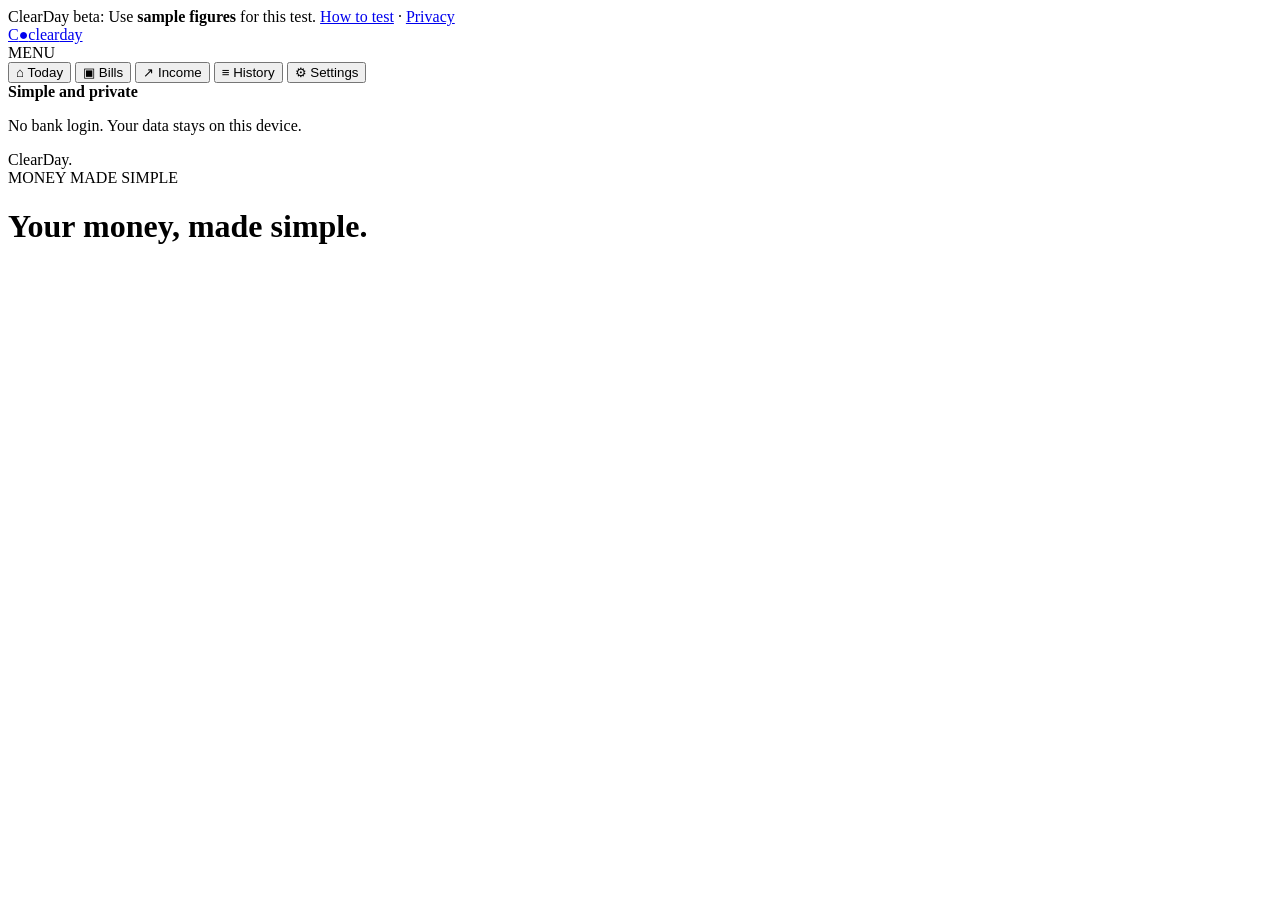
==== commit 5b958022: "Secure ClearDay beta: separate scripts, CSP, sample-data warning" ====
--- a/clearday-beta/index.html
+++ b/clearday-beta/index.html
@@ -7,147 +7,13 @@
   <meta name="description" content="ClearDay is a simple app that helps you see what you can safely spend before your next income.">
   <meta name="color-scheme" content="light">
   <meta name="robots" content="noindex,nofollow">
-  <style>.beta-note{font:600 14px/1.5 system-ui,sans-serif;padding:11px 16px;background:#f0f5f1;color:#234338;text-align:center;border-bottom:1px solid #cadbcf}.beta-note a{color:#164d38;text-decoration:underline}</style>
+  <meta http-equiv="Content-Security-Policy" content="default-src 'none'; script-src 'self'; style-src 'self'; img-src 'self' data:; font-src 'self'; connect-src 'none'; worker-src 'none'; object-src 'none'; base-uri 'self'; form-action 'none'">
+  <meta name="referrer" content="no-referrer">
   <title>ClearDay — Know where you stand</title>
-  <link rel="manifest" href="manifest.webmanifest">
-  <link rel="icon" href="icon.svg" type="image/svg+xml">
-  <style>
-html [hidden]{display:none!important}
-:root{--bg:#f6f8f5;--text:#172f2c;--muted:#768782;--border:#e9eeea;--green:#b9f38b;--deep:#102e2b;--deep2:#194f43;--orange:#b56d31;--red:#c45a53;--white:#fff;--shadow:0 8px 25px rgba(14,53,43,.035);font-family:Inter,ui-sans-serif,-apple-system,BlinkMacSystemFont,"Segoe UI",sans-serif;font-synthesis:none}
-*{box-sizing:border-box}html{scroll-behavior:smooth}body{margin:0;background:var(--bg);color:var(--text);font-size:15px;line-height:1.45}button,input,select{font:inherit}button{cursor:pointer}button:disabled{opacity:.45;cursor:not-allowed}a{color:inherit}h1,h2,h3,p{margin-top:0}h2{font-size:23px;line-height:1.2;letter-spacing:-.75px}h3{font-size:18px;letter-spacing:-.4px}p{line-height:1.6}.app-shell{min-height:100vh;display:flex}.side-nav{width:258px;flex:0 0 258px;background:#fff;border-right:1px solid var(--border);padding:31px 17px;display:flex;flex-direction:column;position:sticky;top:0;height:100vh}.brand{display:flex;align-items:center;text-decoration:none;gap:10px;padding:0 12px}.brand-mark{height:38px;width:38px;border-radius:12px;display:grid;place-items:center;background:var(--deep);color:var(--green);font-weight:900;font-size:27px;position:relative}.brand-sun{font-size:12px;color:#fcd18a;position:absolute;right:4px;top:12px}.brand-text{font-size:25px;letter-spacing:-1.5px;font-weight:800}.brand-text span,.mobile-brand span{color:#7ebc61}.nav-kicker,.section-kicker,.eyebrow{font-size:10px;font-weight:800;color:#8da09a;letter-spacing:2px}.nav-kicker{margin:57px 14px 16px}.side-links{display:flex;flex-direction:column;gap:7px}.nav-item{border:0;background:transparent;display:flex;align-items:center;gap:13px;padding:15px 14px;border-radius:12px;text-align:left;font-weight:650;color:#70827c}.nav-item span{font-size:22px;line-height:1;width:22px;text-align:center;color:#7b918a}.nav-item:hover{background:#f2f7f2}.nav-item.selected{background:#eaf4e6;color:#1d5949}.nav-item.selected span{color:#33765f}.side-foot{margin-top:auto;background:#f3f7f2;border-radius:15px;padding:15px;display:flex;gap:10px}.privacy-pip{border-radius:50%;background:#74b66f;flex:0 0 10px;height:10px;margin-top:4px}.side-foot b{font-size:12px}.side-foot p{font-size:11px;color:#7c9188;margin:4px 0 0;line-height:1.5}.main-content{flex:1;min-width:0;padding:36px clamp(18px,4.3vw,70px) 70px;max-width:1570px;margin:0 auto;width:100%}.topbar{display:flex;justify-content:space-between;align-items:center;margin-bottom:28px;gap:15px}.topbar h1{font-size:clamp(27px,3.2vw,38px);letter-spacing:-1.3px;margin:7px 0 0;line-height:1.1;font-weight:780}.top-actions{display:flex;gap:12px;align-items:center}.today-label{background:white;border:1px solid var(--border);padding:11px 14px;border-radius:10px;color:#60756e;font-size:12px;font-weight:700;white-space:nowrap}.demo-tag{background:#fff0d5;border:1px solid #f8e3b2;border-radius:20px;padding:5px 9px;font-size:10px;font-weight:800;color:#805920;white-space:nowrap}.mobile-brand{display:none}.hero{background:radial-gradient(circle at 85% 20%,rgba(142,224,144,.25),transparent 30%),linear-gradient(125deg,#0d312b,#164b3d 72%,#1e5b48);color:#fff;border-radius:25px;padding:36px 42px 30px;box-shadow:0 20px 35px rgba(22,77,64,.13);position:relative;overflow:hidden;min-height:250px}.hero::after{content:"";position:absolute;width:310px;height:310px;right:-90px;top:-160px;border:60px solid rgba(191,240,166,.045);border-radius:50%;pointer-events:none}.hero-top{display:flex;align-items:center;justify-content:space-between;gap:15px}.hero-kicker{font-size:12px;letter-spacing:1.8px;font-weight:800;color:#c3e9c6}.hero-icon{background:#ffffff1d;border:1px solid #ffffff2f;color:#e7ffde;padding:10px;border-radius:13px;line-height:1}.hero-money{font-size:clamp(52px,5.4vw,79px);font-weight:800;letter-spacing:-3.5px;line-height:1.15;margin:13px 0 7px}.hero-money small{font-size:19px;font-weight:500;letter-spacing:-.3px;color:#cce6d0;margin-left:7px}.hero-caption{font-size:14px;color:#d7ece2;margin:0}.hero-foot{margin-top:30px;display:flex;gap:26px;padding-top:19px;border-top:1px solid #ffffff32;flex-wrap:wrap}.metric-label{font-size:10px;color:#afd0c1;letter-spacing:.6px;text-transform:uppercase;font-weight:800}.metric-value{font-size:17px;font-weight:750;margin-top:3px}.hero-action{border:1px solid #ffffff60;background:#ffffff0d;color:white;border-radius:9px;font-weight:750;font-size:12px;padding:10px 12px}.hero-action:hover{background:#ffffff27}.overview-grid{display:grid;grid-template-columns:minmax(0,1.6fr) minmax(280px,.93fr);gap:20px;margin-top:22px}.main-stack,.secondary-stack{display:flex;flex-direction:column;gap:19px;min-width:0}.section-card{background:#fff;border:1px solid var(--border);border-radius:20px;padding:25px;box-shadow:var(--shadow);min-width:0}.section-head{display:flex;align-items:flex-start;justify-content:space-between;gap:16px;margin-bottom:21px}.section-head h2{margin:8px 0 0}.section-head .muted{margin:8px 0 0}.subtle-icon{font-size:25px;color:#c3d4ca}.link-btn{border:0;background:transparent;color:#2e7862;font-size:12px;font-weight:800;white-space:nowrap}.link-btn:hover{text-decoration:underline}.expense-form{display:grid;grid-template-columns:1fr minmax(125px,.7fr) auto;gap:10px;align-items:stretch}.money-field{position:relative}.money-field>span{position:absolute;top:50%;transform:translateY(-50%);left:15px;font-size:24px;color:#849e91;font-weight:600}.money-field input{padding-left:33px!important;font-size:24px!important;font-weight:750!important;height:51px}.expense-form .money-field,.expense-form .primary-btn{align-self:start}.expense-form .primary-btn{min-height:51px}.expense-category-control{min-width:0}.expense-form select{height:51px;margin-top:0}.expense-other-wrap{margin:9px 0 0;color:#416655;font-size:12px;font-weight:750}.expense-other-wrap input{width:100%;height:45px;margin-top:6px;font-size:13px}.primary-btn{border:0;border-radius:12px;background:#b9f38b;color:#153b2f;font-weight:800;padding:13px 16px;display:inline-flex;align-items:center;justify-content:center;gap:13px;white-space:nowrap;transition:background .15s,transform .15s;min-height:45px}.primary-btn:hover{background:#a3e577;transform:translateY(-1px)}.primary-btn:active{transform:none}.full{width:100%}.microcopy{font-size:12px;color:#90a098;margin:12px 0 0}.muted{color:var(--muted)}.small{font-size:13px}.fine-print{font-size:11px;color:#8da09a;line-height:1.65}.row-entry{display:flex;align-items:center;gap:12px;padding:14px 0;border-top:1px solid #f0f2ef}.row-entry:first-child{border-top:0;padding-top:0}.row-entry:last-child{padding-bottom:0}.entry-icon{width:44px;height:44px;flex:0 0 44px;display:grid;place-items:center;border-radius:13px;background:#eaf4e7;color:#27765b;font-size:19px}.entry-icon.orange{background:#fff1df;color:#c18a43}.entry-icon.blue{background:#eaf0fc;color:#5974b4}.entry-main{min-width:0;flex:1}.entry-name{font-weight:800;font-size:14px;overflow-wrap:anywhere}.entry-meta{font-size:12px;color:#899992;margin-top:3px}.entry-amount{font-size:15px;font-weight:800;white-space:nowrap}.entry-actions{display:flex;flex-direction:column;align-items:flex-end;gap:6px}.mini-btn{background:#edf6e9;border:1px solid #daead6;border-radius:7px;font-size:11px;color:#326b55;font-weight:750;padding:5px 9px}.mini-btn:hover{background:#deecd8}.alert-pill{font-weight:750;font-size:10px;color:#a46533;background:#fff3e5;padding:3px 7px;border-radius:12px}.overdue{color:#b64b46;background:#fff0ee}.empty-state{text-align:center;background:#f7faf7;border:1px dashed #dce8de;padding:30px 15px;border-radius:15px;color:#7f9088}.empty-state b{color:#315647;display:block;margin-bottom:5px}.empty-state p{font-size:12px;margin:0}.insight-card{background:#f6faf2}.insight-card .section-head{margin-bottom:12px}.insight-content{font-size:13px;color:#597268;line-height:1.65}.insight-spotlight{background:#e9f4e3;padding:14px 16px;border-radius:14px;margin-top:16px}.insight-spotlight .big{font-size:25px;font-weight:800;letter-spacing:-.8px;color:#1a5545}.insight-spotlight p{margin:4px 0 0;font-size:11px;color:#59806b}.stat-line{display:flex;justify-content:space-between;gap:8px;padding:10px 0;border-top:1px solid #edf1ed}.stat-line:first-child{border-top:0}.stat-line b{font-size:15px}.stat-line span{font-size:13px;color:#71847c}.pulse-track{height:11px;background:#e9f0eb;border-radius:9px;overflow:hidden;display:flex;margin:14px 0 9px}.pulse-spend{background:#1e5748}.pulse-bills{background:#f2b76d}.pulse-cushion{background:#a1d980}.pulse-labels{display:flex;flex-wrap:wrap;gap:12px}.pulse-labels span{font-size:11px;color:#71857b}.pulse-labels i{display:inline-block;width:8px;height:8px;border-radius:50%;margin-right:4px}.pulse-note{font-size:12px;color:#7c8e84;margin:14px 0 0}.summary-grid{display:grid;grid-template-columns:repeat(3,minmax(0,1fr));gap:14px;margin:18px 0 23px}.summary-tile{background:#f7faf5;padding:16px;border-radius:13px}.summary-tile .label{font-size:11px;color:#7e9288;font-weight:750}.summary-tile .value{font-weight:800;font-size:23px;letter-spacing:-1px;margin-top:6px}.top-section-head{align-items:center}.filter-row{display:flex;justify-content:flex-end;margin:0 0 15px}.filter-row select{max-width:220px}.list-title{font-size:13px;color:#7a9087;font-weight:800;text-transform:uppercase;letter-spacing:.9px;margin:24px 0 10px}.bill-row{display:flex;gap:13px;align-items:center;padding:15px 0;border-top:1px solid #edf1ed}.bill-row:first-child{border-top:0}.bill-row .entry-main{min-width:0}.bill-actions{display:flex;gap:7px;flex-wrap:wrap;justify-content:flex-end}.icon-button{border:0;background:transparent;padding:6px;font-size:25px;line-height:1;color:#668276}.outline-btn{background:#fff;border:1px solid #cfe0d6;color:#2b664f;border-radius:10px;padding:11px 15px;font-size:12px;font-weight:800;display:inline-flex;justify-content:center;align-items:center;gap:6px;min-height:43px}.outline-btn:hover{background:#f3f9f1}.danger-btn{border:1px solid #e8b8b3;background:#fff8f7;color:#ae554f;padding:11px 15px;border-radius:10px;font-weight:750;font-size:12px}.text-button{border:0;background:transparent;color:#367b63;font-size:13px;font-weight:800;padding:15px}.two-inputs{display:grid;grid-template-columns:1fr 1fr;gap:12px}label{display:block;font-size:12px;font-weight:750;color:#345c50;margin:0 0 13px}.label-hint{font-size:11px;color:#899f93;font-weight:500}input,select{display:block;width:100%;color:#203e34;background:#fff;border:1px solid #dfe8e1;border-radius:10px;padding:11px 12px;margin-top:6px;outline:none;min-width:0;min-height:44px}input:focus,select:focus{border-color:#6caf75;box-shadow:0 0 0 3px rgba(157,219,139,.2)}.settings-grid{display:grid;grid-template-columns:1fr 1fr;gap:20px}.settings-buttons{display:flex;flex-direction:column;gap:9px;margin:18px 0}.settings-buttons .file-label{margin:0;cursor:pointer}.settings-grid hr{border:0;border-top:1px solid #ebefe9;margin:22px 0}.settings-grid p{font-size:13px;color:#6f8479}.activity-date{font-size:12px;font-weight:800;color:#7c9285;text-transform:uppercase;letter-spacing:1px;margin:24px 0 5px}.tag{font-size:11px;padding:4px 7px;border-radius:20px;background:#eff5eb;color:#487c62;font-weight:700}.tag.withdrawal{background:#fff0e7;color:#9e653e}.tag.payday{background:#e8f4ef;color:#217e5c}.toast{position:fixed;bottom:25px;right:26px;z-index:50;background:#173d32;color:#fff;padding:13px 21px;border-radius:12px;box-shadow:0 10px 35px #153c2d26;opacity:0;pointer-events:none;transform:translateY(9px);transition:opacity .18s,transform .18s;max-width:380px;font-size:13px}.toast.visible{opacity:1;transform:translateY(0)}.warning-bar{background:#fff6e9;color:#916035;border:1px solid #f3d6a9;border-radius:13px;padding:13px 18px;margin-bottom:18px;font-size:13px}.error-bar{background:#fff2f0;color:#a14b43;border-color:#efd0cc}.onboarding{display:grid;grid-template-columns:1.1fr minmax(340px,.8fr);gap:44px;align-items:center;min-height:calc(100vh - 180px)}.onboarding-hero{padding:20px}.onboarding-hero h2{font-size:clamp(35px,4.6vw,65px);line-height:1.09;letter-spacing:-2.3px;margin:19px 0}.onboarding-hero em{font-style:normal;color:#409b72}.onboarding-hero>p{font-size:17px;color:#697f73;max-width:520px}.sparkle{font-size:34px;color:#63aa72}.benefit-pills{display:flex;gap:9px;flex-wrap:wrap;margin-top:25px}.benefit-pills span{padding:8px 10px;border-radius:20px;background:#e7f4e2;color:#467f62;font-size:11px;font-weight:750}.setup-panel{background:#fff;border:1px solid var(--border);box-shadow:0 20px 70px rgba(29,76,56,.08);border-radius:24px;padding:28px}.setup-panel h3{font-size:23px;margin-bottom:2px}.setup-panel .muted{margin-bottom:22px}.setup-panel .fine-print{text-align:center;margin:8px 0 0}dialog{border:1px solid #dbe9dc;border-radius:23px;box-shadow:0 25px 100px #092e2b37;width:min(440px,calc(100vw - 32px));padding:27px;color:var(--text)}dialog::backdrop{background:rgba(10,32,28,.57);backdrop-filter:blur(3px)}.dialog-head{display:flex;justify-content:space-between;align-items:center;margin-bottom:19px}.dialog-head h2{margin:0}.dialog-head .icon-button{font-size:30px}.visually-hidden{position:absolute;width:1px;height:1px;padding:0;margin:-1px;overflow:hidden;clip:rect(0,0,0,0);white-space:nowrap;border:0}.mobile-nav{display:none}.disclaimer-note{font-size:11px;color:#a7c8b4;margin-top:12px;max-width:570px}
-@media(max-width:1150px){.side-nav{width:217px;flex-basis:217px}.overview-grid{grid-template-columns:1fr}.secondary-stack{display:grid;grid-template-columns:repeat(2,1fr);align-items:start}.secondary-stack>.section-card:last-child{grid-column:1/-1}.main-content{padding:30px 27px 65px}.onboarding{grid-template-columns:1fr 1fr;gap:12px}.onboarding-hero{padding:0 8px}.onboarding-hero h2{font-size:37px}}
-@media(max-width:760px){.app-shell{display:block}.side-nav{display:none}.main-content{padding:19px 15px 99px}.mobile-brand{display:block;font-size:20px;font-weight:800;letter-spacing:-1px;margin-bottom:14px}.eyebrow{font-size:9px}.topbar h1{font-size:27px}.today-label{font-size:10px;padding:8px 9px}.top-actions{flex-direction:column;align-items:flex-end;gap:5px}.topbar{margin-bottom:19px;align-items:center}.hero{border-radius:21px;padding:25px 24px 22px;min-height:235px}.hero-money{font-size:60px;letter-spacing:-3px}.hero-money small{font-size:14px}.hero-foot{gap:13px 23px}.metric-value{font-size:15px}.overview-grid{display:block;margin-top:14px}.main-stack,.secondary-stack{gap:14px}.secondary-stack{display:flex;margin-top:14px}.secondary-stack>.section-card:last-child{grid-column:auto}.section-card{padding:19px;border-radius:17px}.section-head{margin-bottom:17px}.section-head h2{font-size:20px}.expense-form{grid-template-columns:1fr 1fr}.expense-form .primary-btn{grid-column:1/-1}.expense-form select{min-width:0}.money-field input{font-size:21px!important}.onboarding{display:block;min-height:auto}.onboarding-hero{padding:16px 7px 22px}.onboarding-hero h2{font-size:36px;letter-spacing:-1.5px}.onboarding-hero>p{font-size:14px}.setup-panel{padding:20px}.settings-grid{grid-template-columns:1fr;gap:14px}.mobile-nav{display:flex!important;position:fixed;bottom:0;left:0;right:0;background:#fff;z-index:40;border-top:1px solid var(--border);padding:7px 10px calc(7px + env(safe-area-inset-bottom));justify-content:space-around;box-shadow:0 -5px 30px #0925140a}.mobile-nav button{border:0;background:transparent;padding:5px 9px;font-size:10px;color:#8a9d91;display:flex;flex-direction:column;gap:1px;align-items:center;font-weight:800;min-width:63px}.mobile-nav button span{font-size:24px;line-height:1.2}.mobile-nav button.selected{color:#26745a}.summary-grid{gap:7px}.summary-tile{padding:12px 9px}.summary-tile .label{font-size:10px}.summary-tile .value{font-size:18px}.bill-row{flex-wrap:wrap}.bill-actions{width:100%;justify-content:flex-end;padding-left:57px}.toast{bottom:86px;left:15px;right:15px;max-width:none}.top-section-head{align-items:flex-start}.top-section-head .primary-btn{font-size:12px;padding:9px}}
-@media(max-width:380px){.two-inputs{grid-template-columns:1fr}.topbar h1{font-size:24px}.hero-money{font-size:51px}.today-label{white-space:normal}.hero-foot{gap:14px}}
-@media(prefers-reduced-motion:reduce){*,*:before,*:after{scroll-behavior:auto!important;transition:none!important}}
-
-/* ClearDay v1.2: additional regular and one-time income sources. */
-.income-quick-card{margin-top:20px}
-.income-quick-form{display:grid;grid-template-columns:1.4fr 1fr .8fr auto;gap:11px;align-items:end}
-.income-quick-form label{margin:0}
-.income-quick-form .primary-btn{height:45px}
-@media(max-width:1150px){.income-quick-form{grid-template-columns:repeat(2,minmax(0,1fr))}.income-quick-form .primary-btn{grid-column:1/-1}}
-@media(max-width:760px){.mobile-nav{padding-left:4px;padding-right:4px}.mobile-nav button{min-width:0;flex:1;padding:5px 2px;font-size:10px}.mobile-nav button span{font-size:22px}.income-quick-card{margin-top:14px}}
-@media(max-width:380px){.income-quick-form{grid-template-columns:1fr}}
-
-@media(max-width:760px){#view-income .top-section-head{flex-direction:column}#view-income .top-section-head .primary-btn{align-self:flex-start}}
-
-
-/* ClearDay v1.3 simple UI overrides */
-:root{--bg:#f4f6f4;--text:#16322b;--muted:#63756d;--border:#dbe5dd;--shadow:none}
-body{font-size:16px;line-height:1.55}
-.main-content{max-width:980px;padding:24px 22px 80px}
-.side-nav{width:214px;flex:0 0 214px;padding:22px 14px;background:#fcfdfc}
-.brand{padding:0 10px}.brand-mark{height:34px;width:34px;border-radius:10px;font-size:24px}.brand-text{font-size:23px;letter-spacing:-1px}
-.nav-kicker,.section-kicker,.eyebrow{text-transform:none;letter-spacing:.4px;font-size:12px;color:#698076}
-.nav-kicker{margin:24px 10px 10px}.side-links{gap:8px}.nav-item{padding:14px 12px;border:1px solid transparent;font-size:16px;font-weight:700;color:#2c4d42}.nav-item span{font-size:20px}.nav-item:hover,.nav-item.selected{background:#eef6ef;border-color:#d8e8da;color:#173f34}
-.side-foot{margin-top:20px;padding:13px;border:1px solid var(--border)}
-.topbar{margin-bottom:20px}.topbar h1{font-size:clamp(30px,3.2vw,40px);line-height:1.18}.today-label{padding:10px 12px;font-size:13px;border-radius:12px}
-.hero{background:#ffffff;color:var(--text);border:1px solid var(--border);border-radius:18px;padding:24px;min-height:auto;box-shadow:none}.hero::after{display:none}.hero-kicker{font-size:12px;letter-spacing:.5px;color:#597166}.hero-icon{background:#eff6ef;border:1px solid #dfeadf;color:#245a49;padding:8px 10px;border-radius:12px}.hero-money{font-size:clamp(42px,5vw,62px);letter-spacing:-2px;margin:8px 0 6px}.hero-money small{display:block;margin:6px 0 0;font-size:17px;color:#617770}.hero-caption{font-size:16px;color:#365348}.hero-foot{margin-top:20px;padding-top:16px;border-top:1px solid var(--border);gap:16px 24px}.metric-label{font-size:12px;color:#648074}.metric-value{font-size:20px}.disclaimer-note{font-size:12px;color:#70837b;max-width:none}
-.overview-grid,.settings-grid{display:grid;grid-template-columns:1fr;gap:16px}.secondary-stack,.main-stack{gap:16px}.insight-card{background:#fff}
-.section-card,.setup-panel{border-radius:18px;padding:20px;border:1px solid var(--border);box-shadow:none}.section-head{margin-bottom:14px;align-items:flex-start}.section-head h2{margin-top:4px;font-size:28px;letter-spacing:-.8px}.section-head .muted{font-size:15px}.subtle-icon{display:none}
-.primary-btn,.outline-btn,.danger-btn,.text-button{min-height:52px;font-size:16px;border-radius:14px;padding:12px 16px}.text-button{background:#f3f8f3;border:1px solid var(--border)}
-input,select{min-height:52px;font-size:16px;border-radius:14px;padding:12px 14px;margin-top:8px}label{font-size:14px;margin-bottom:14px}.label-hint,.fine-print,.small,.microcopy{font-size:13px}
-.money-field>span{font-size:22px;left:14px}.money-field input{padding-left:34px!important;font-size:28px!important;height:56px}.expense-form,.income-quick-form,.two-inputs{grid-template-columns:1fr;gap:12px}.expense-form .primary-btn,.income-quick-form .primary-btn{grid-column:auto}.expense-other-wrap input{height:52px;font-size:16px}
-.summary-grid{grid-template-columns:repeat(2,minmax(0,1fr));gap:12px}.summary-tile{padding:16px;border-radius:14px;background:#f7faf7;border:1px solid #ebf1eb}.summary-tile .label{font-size:12px}.summary-tile .value{font-size:26px}
-.row-entry,.bill-row{padding:16px 0}.entry-icon{width:46px;height:46px;border-radius:12px}.entry-name{font-size:16px}.entry-meta{font-size:13px}.entry-amount{font-size:17px}.mini-btn{font-size:13px;padding:8px 11px;border-radius:10px}.tag,.alert-pill{font-size:12px;padding:5px 9px}
-.filter-row{justify-content:flex-start}.filter-row select{max-width:260px}.list-title{font-size:14px;letter-spacing:.4px}.settings-buttons{gap:10px}
-.onboarding{grid-template-columns:1fr;gap:18px;min-height:auto}.onboarding-hero{padding:0}.onboarding-hero h2{font-size:clamp(34px,5vw,54px);line-height:1.08;letter-spacing:-1.6px;margin:10px 0 14px}.onboarding-hero>p{font-size:18px;max-width:unset}.benefit-pills span{font-size:13px;padding:9px 11px}.setup-panel h3{font-size:28px}.top-section-head{flex-direction:column;align-items:flex-start}.top-section-head .primary-btn{width:100%}
-@media(max-width:1150px){.side-nav{display:none}.app-shell{display:block}.main-content{max-width:840px;padding:18px 14px 100px}.mobile-brand{display:block;font-size:24px;font-weight:800;letter-spacing:-1px;margin-bottom:10px}.top-actions{flex-direction:row;align-items:center;gap:8px}}
-@media(max-width:760px){.main-content{padding:16px 12px 94px}.topbar{align-items:flex-start;flex-direction:column}.top-actions{flex-direction:row;align-items:center}.topbar h1{font-size:30px}.hero{padding:18px}.hero-caption{font-size:15px}.hero-foot{gap:12px 14px}.section-head h2{font-size:24px}.summary-grid{grid-template-columns:1fr}.bill-actions,.entry-actions{width:100%;justify-content:flex-start;align-items:flex-start;padding-left:58px}.mobile-nav{display:flex!important;position:fixed;bottom:0;left:0;right:0;background:#fff;z-index:40;border-top:1px solid var(--border);padding:8px 6px calc(8px + env(safe-area-inset-bottom));justify-content:space-between;box-shadow:none}.mobile-nav button{flex:1;padding:6px 2px;font-size:11px;color:#48665a}.mobile-nav button span{font-size:22px}.mobile-nav button.selected{color:#1b5847}.toast{bottom:88px;left:12px;right:12px;max-width:none}}
-@media(max-width:420px){.hero-money{font-size:40px}.money-field input{font-size:24px!important}.section-card,.setup-panel{padding:16px}.section-head h2{font-size:22px}.onboarding-hero h2{font-size:32px}}
-
-/* ClearDay v1.4 — Calm, high legibility visual language; no external fonts or icons. */
-:root{--bg:#f7f8f5;--text:#18372e;--muted:#526a60;--border:#dce8df;--green:#d7f5b6;--deep:#143f35;--deep2:#1d5f4c;--shadow:0 2px 12px #092c1710}
-body{background:var(--bg);font-size:16px;color:var(--text)}
-.main-content{max-width:1050px;padding:32px clamp(16px,3vw,43px) 100px}
-.side-nav{background:#fff;border-right:1px solid #deebe2;width:238px;flex-basis:238px;padding:28px 17px}
-.brand-mark{background:#175640;color:#e8ffda;box-shadow:0 3px 10px #1b5f4b24}
-.brand-text{font-size:26px;color:#163e32}.brand-text span{color:#4e9b68}
-.side-links{gap:7px}.nav-item{min-height:56px;padding:14px;border-radius:13px;color:#35584b}.nav-item.selected{background:#e8f5e9;color:#155d43;border-color:#d9eddf}.nav-item span{font-size:22px;color:inherit}
-.side-foot{background:#f4faf4}.privacy-pip{background:#3eaa71}
-.topbar{margin-bottom:24px;align-items:flex-start}.topbar h1{font-size:clamp(30px,3.5vw,44px);letter-spacing:-1.6px;max-width:680px;margin-top:6px;font-weight:800}.eyebrow{letter-spacing:.6px;font-size:13px;font-weight:800;color:#4c8068}.today-label{background:#eaf4ea;border-color:#dce8dc;font-size:13px;color:#315848}
-.section-card,.setup-panel{background:#fff;border:1px solid var(--border);border-radius:20px;box-shadow:var(--shadow);padding:25px}
-.section-head h2{font-size:26px;letter-spacing:-.7px}.section-kicker{color:#497f64;font-size:12px;letter-spacing:.65px}
-.hero{background:linear-gradient(125deg,#123e35,#17604c);border:0;color:#fff;padding:30px 35px;box-shadow:0 8px 25px #123e3529;border-radius:24px}
-.hero-kicker{color:#c8e8d6;font-size:13px}.hero-icon{background:#f9fff117;border:1px solid #e5ffe348;color:#e1ffc2}
-.hero-money{color:#efffda;font-size:clamp(58px,6vw,82px);font-weight:820;letter-spacing:-3px;margin:13px 0 10px}
-.hero-money small{color:#e3f9e1;font-size:18px;margin-top:1px}.hero-caption{color:#e0eee6;max-width:650px;font-size:17px}
-.hero-foot{border-color:#ffffff38;display:grid;grid-template-columns:repeat(4,minmax(0,1fr));gap:15px}.metric-label{font-size:12px;color:#c0dccc}.metric-value{color:#fff;font-size:20px;margin-top:5px}
-.disclaimer-note{color:#c4d9ca;font-size:12px}
-.quick-actions{display:grid;grid-template-columns:repeat(3,minmax(0,1fr));gap:12px;margin:16px 0 20px}
-.quick-action{display:flex;align-items:center;justify-content:flex-start;gap:12px;text-align:left;border:1px solid #d5e5d9;background:#fff;border-radius:16px;min-height:75px;padding:13px 15px;box-shadow:0 2px 8px #113a2211;color:#205443;font-size:16px;font-weight:800;white-space:normal}
-.quick-action:hover{background:#edf9ee;border-color:#abd3b8}.quick-action:focus-visible{outline:3px solid #7acb94;outline-offset:3px}
-.quick-icon{display:inline-grid;place-items:center;width:42px;height:42px;min-width:42px;border-radius:13px;background:#e2f4d9;color:#205d45;font-size:25px;font-weight:700}
-.quick-action:nth-child(2) .quick-icon{background:#e9f1ff;color:#315a9a}.quick-action:nth-child(3) .quick-icon{background:#fff0da;color:#90581c}
-.overview-grid{margin-top:0}.main-stack,.secondary-stack{gap:16px}
-.expense-form{grid-template-columns:minmax(0,1fr) minmax(180px,.8fr) auto;align-items:start;gap:12px}
-.expense-form .primary-btn{min-width:135px}.expense-other-wrap{font-size:15px}
-.primary-btn{background:#d0f09c;color:#183f2d;min-height:52px;border:1px solid #b8e483;font-size:16px;font-weight:800;box-shadow:none}
-.primary-btn:hover{background:#bce580;transform:none}
-.outline-btn{border-color:#bcd8c6;background:#fff;color:#205b44}.outline-btn:hover{background:#eef7ed}
-.mini-btn{font-size:14px;min-height:42px;background:#eaf8e9;color:#23583d;border-color:#d2e8d4;padding:8px 13px}
-.row-entry,.bill-row{border-color:#ebf0eb;gap:14px}.entry-main{min-width:0}.entry-name{font-size:16px}.entry-meta{font-size:13px;color:#5c7066}.entry-icon{background:#e6f4e6;color:#24734e}
-.summary-grid{grid-template-columns:repeat(3,minmax(0,1fr))}.summary-tile{background:#f7faf7}.summary-tile .value{font-size:22px;overflow-wrap:anywhere}
-.more-details{border:1px solid #dbe7dc;border-radius:18px;background:#fff;margin-top:0;overflow:hidden}
-.more-details>summary,.extra-tool>summary{cursor:pointer;list-style:none;padding:20px 23px;color:#24604a;font-weight:800;font-size:17px;min-height:62px;display:flex;align-items:center;justify-content:space-between;gap:12px}
-.more-details>summary::-webkit-details-marker,.extra-tool>summary::-webkit-details-marker{display:none}
-.more-details>summary:after,.extra-tool>summary:after{content:'+';font-size:28px;color:#24734e;font-weight:500;line-height:1}
-.more-details[open]>summary:after,.extra-tool[open]>summary:after{content:'−'}
-.more-details>summary:focus-visible,.extra-tool>summary:focus-visible{outline:3px solid #8bd09b;outline-offset:-3px}
-.more-details>.secondary-stack{padding:0 16px 16px;display:flex;flex-direction:column;gap:15px;margin-top:0}.more-details .section-card{box-shadow:none;border-color:#e3eee5}
-.extra-tool{background:#fff;border:1px solid #dce8df;border-radius:18px}.extra-tool-body{padding:0 23px 23px}.extra-tool-body p{font-size:15px;color:#526a60;margin:0 0 16px}
-.preview-form{display:flex;align-items:end;gap:12px;flex-wrap:wrap}.preview-form label{flex:1;min-width:160px;margin:0}.preview-form button{min-width:180px}
-#purchase-preview-result{margin-top:12px;font-size:15px;color:#2e5142}#purchase-preview-result strong{display:block;font-size:26px;color:#155b40}#purchase-preview-result span{display:block;margin-top:3px}
-.readability{display:flex;align-items:center;justify-content:space-between;gap:15px;background:#f1f8f1;border:1px solid #dce9de;border-radius:15px;padding:16px;margin-bottom:16px}.readability strong{font-size:18px}.readability p{margin:3px 0 0;font-size:14px!important;color:#506f5a}.readability .outline-btn{flex:0 0 auto}
-.dialog-explain{font-size:16px;color:#506a5e}
-.toast{display:flex;gap:15px;align-items:center;justify-content:space-between;font-size:15px;font-weight:700;min-height:55px}
-.toast-undo{background:#f0ffd9;border:0;border-radius:9px;color:#164934;padding:10px 16px;font-weight:800;min-width:60px;min-height:44px;font-size:15px}
-input,select{border:1.5px solid #cbdccf;color:#183d2d;background:#fff}
-input:focus,select:focus,button:focus-visible{outline:3px solid #82be96;outline-offset:2px;box-shadow:none}
-button:disabled{opacity:.55}
-@media(max-width:1150px){.side-nav{display:none}.app-shell{display:block}.main-content{max-width:890px;margin:auto;padding:24px 17px 100px}.mobile-brand{display:block;font-size:25px;font-weight:850}.topbar{align-items:flex-start}.mobile-nav{display:flex!important;position:fixed;bottom:0;left:0;right:0;background:#fff;z-index:40;border-top:1px solid #dce8df;padding:8px 6px calc(8px + env(safe-area-inset-bottom));justify-content:space-between;box-shadow:0 -4px 20px #0c3d2016}.mobile-nav button{flex:1;min-height:56px;border:0;background:transparent;font-size:12px;font-weight:800;color:#526e61;display:flex;flex-direction:column;align-items:center;justify-content:center;gap:2px;padding:4px 2px}.mobile-nav button span{font-size:23px}.mobile-nav button.selected{color:#126747;background:#e8f6e8;border-radius:12px}.toast{bottom:92px;left:15px;right:15px;max-width:none}}
-@media(max-width:700px){.main-content{padding:15px 12px 98px}.topbar{gap:10px}.topbar h1{font-size:30px;letter-spacing:-.9px}.top-actions{flex-direction:row}.hero{padding:23px 20px;border-radius:20px}.hero-money{font-size:clamp(44px,10vw,64px);letter-spacing:-2px}.hero-caption{font-size:15px}.hero-foot{grid-template-columns:repeat(2,minmax(0,1fr));gap:17px 12px}.metric-value{font-size:19px}.quick-actions{gap:8px;margin:12px 0 15px}.quick-action{min-height:78px;padding:10px 5px;flex-direction:column;justify-content:center;gap:6px;font-size:12px;text-align:center}.quick-icon{height:35px;width:35px;min-width:35px;border-radius:10px;font-size:23px}.section-card{padding:18px;border-radius:17px}.section-head h2{font-size:23px}.expense-form{grid-template-columns:1fr;gap:13px}.expense-form .primary-btn{width:100%}.summary-grid{grid-template-columns:1fr;gap:8px}.summary-tile{padding:15px}.top-section-head{align-items:stretch}.top-section-head .primary-btn{width:100%}.preview-form{display:block}.preview-form button{width:100%;margin-top:12px}.readability{align-items:flex-start}.readability .outline-btn{padding:10px;min-width:88px}.more-details>summary,.extra-tool>summary{font-size:15px;padding:15px 16px}.more-details>.secondary-stack{padding:0 10px 12px}.bill-actions,.entry-actions{width:100%;align-items:flex-end;justify-content:flex-end}.toast{bottom:88px}}
-@media(max-width:360px){.quick-action{font-size:11px}.hero-money{font-size:39px}.today-label{white-space:normal}.readability{display:block}.readability button{margin-top:10px}}
-@media(prefers-reduced-motion:reduce){*,*:before,*:after{scroll-behavior:auto!important;transition:none!important}}
-/* User-chosen large-text setting: remain functional without horizontal scrolling. */
-.large-text{font-size:19px}
-.large-text body,.large-text input,.large-text select,.large-text button,.large-text p{font-size:18px}
-.large-text .nav-item,.large-text .primary-btn,.large-text .outline-btn,.large-text .quick-action,.large-text .entry-name,.large-text .entry-amount{font-size:19px}
-.large-text .section-head h2{font-size:29px}.large-text .entry-meta,.large-text .microcopy,.large-text .fine-print,.large-text .hero-caption,.large-text .metric-label{font-size:16px}
-.large-text .mobile-nav button{font-size:13px}.large-text .quick-action{min-height:92px}.large-text .hero-money{font-size:clamp(48px,6vw,75px)}
-@media(max-width:700px){.large-text .quick-action{font-size:15px;min-height:108px}.large-text .hero-money{font-size:clamp(39px,10vw,55px)}.large-text .mobile-nav button{font-size:12px}.large-text .section-head h2{font-size:25px}}
-/* The undo action must be clickable when the toast is visible. */
-.toast.visible{pointer-events:auto}
-/* Mobile: rows must never squeeze names down to one letter per line. */
-@media(max-width:700px){
-  .row-entry,.bill-row{display:grid;grid-template-columns:46px minmax(0,1fr);align-items:center;gap:6px 13px;padding:15px 0}
-  .row-entry .entry-icon,.bill-row .entry-icon{grid-column:1;grid-row:1}
-  .row-entry .entry-main,.bill-row .entry-main{grid-column:2;grid-row:1;min-width:0;overflow-wrap:break-word}
-  .row-entry .entry-actions,.bill-row .entry-actions{grid-column:2;grid-row:2;justify-self:end;display:flex;flex-direction:row;align-items:center;justify-content:flex-end;gap:10px;width:auto;padding:0;min-width:0}
-  .row-entry .entry-actions .entry-amount,.bill-row .entry-actions .entry-amount{font-size:17px}
-  .bill-row>.entry-amount{grid-column:2;grid-row:2;justify-self:end}
-  .bill-row>.bill-actions{grid-column:2;grid-row:3;justify-self:end;display:flex;width:auto;gap:8px;padding:0}
-  .bill-actions .outline-btn,.bill-actions .danger-btn{padding:9px 12px;min-height:44px}
-}
-/* Keep the everyday actions above the fold on phone screens. */
-@media(max-width:700px){
-  .topbar{display:flex;flex-direction:row;align-items:center;justify-content:space-between;margin-bottom:15px;gap:8px}
-  .topbar .eyebrow,.topbar #page-title{display:none}
-  .mobile-brand{margin:0;font-size:25px;white-space:nowrap}
-  .top-actions{display:flex;flex-direction:row;justify-content:flex-end;flex-wrap:wrap;gap:5px}
-  .today-label{font-size:11px;padding:7px 8px;white-space:nowrap}
-  .demo-tag{font-size:9px;padding:4px 7px}
-  .hero{padding:19px 20px}
-  .hero-money{font-size:49px;margin:5px 0 7px}
-  .hero-foot{margin-top:15px;padding-top:14px;gap:12px}
-  .disclaimer-note{margin-top:12px}
-}
-@media(max-width:360px){.mobile-brand{font-size:22px}.today-label{font-size:10px}.demo-tag{font-size:8px}.hero-money{font-size:43px}}
-
-</style>
+  <link rel="stylesheet" href="styles.css">
 </head>
 <body>
-<div class="beta-note" role="note">ClearDay private beta · Please use made-up figures for your first try. <a href="test-guide.html">5-minute test guide</a> · <a href="privacy.html">Your privacy</a></div>
+  <div class="beta-banner" role="note">ClearDay beta: Use <strong>sample figures</strong> for this test. <a href="test-guide.html">How to test</a> · <a href="privacy.html">Privacy</a></div>
   <div class="app-shell">
     <aside class="side-nav" aria-label="Main navigation">
       <a class="brand" href="#home" data-nav="home" aria-label="ClearDay home"><span class="brand-mark" aria-hidden="true">C<span class="brand-sun">●</span></span><span class="brand-text">clear<span>day</span></span></a>
@@ -227,189 +93,6 @@
   <dialog id="income-dialog" aria-labelledby="income-dialog-title"><form id="income-form"><div class="dialog-head"><h2 id="income-dialog-title">Schedule income</h2><button id="close-income-dialog" type="button" class="icon-button" aria-label="Close">×</button></div><input type="hidden" name="incomeId"><label>Income source<input name="name" placeholder="e.g. Disability benefits or freelance client" maxlength="70" required></label><label>Category<select name="category"><option>Paycheck</option><option>Benefits</option><option>Pension</option><option>Freelance</option><option>Side gig</option><option>Rental income</option><option>Child support</option><option>Refund</option><option>Gift</option><option>Interest</option><option>Other income</option></select></label><label>Expected amount <span data-currency-tag>(USD)</span><input name="amount" inputmode="decimal" type="number" min="0.01" max="100000000" step="0.01" required></label><div class="two-inputs"><label>Next expected date<input name="nextDate" type="date" required></label><label>Repeats<select name="repeat"><option value="monthly">Monthly (calendar)</option><option value="weekly">Weekly</option><option value="biweekly">Every 2 weeks</option><option value="fourweekly">Every 4 weeks (28 days)</option><option value="yearly">Yearly</option><option value="once">One time</option></select></label></div><button class="primary-btn full" type="submit">Save income source</button><p class="fine-print">Scheduled income is for planning only. It never increases your recorded balance until you mark it received.</p></form></dialog>
   <dialog id="balance-dialog" aria-labelledby="balance-dialog-title"><form id="balance-form"><div class="dialog-head"><h2 id="balance-dialog-title">Update your balance</h2><button type="button" id="close-balance-dialog" class="icon-button" aria-label="Close">×</button></div><p class="dialog-explain">Check your real bank or cash balance. Enter what you have right now.</p><label>Money available now <span data-currency-tag>(USD)</span><input name="balance" inputmode="decimal" type="number" min="0" max="100000000" step="0.01" required></label><p class="fine-print">This replaces the balance in ClearDay. It does not move money or connect to your bank.</p><button class="primary-btn full" type="submit">Save balance</button></form></dialog>
   <div id="toast" class="toast" role="status" aria-live="polite"></div>
-  <script>
-'use strict';
-(function(){
-const STORE='clearday.v2';
-const LEGACY_STORE='clearday.v1';
-const INCOME_CATEGORIES=['Paycheck','Benefits','Pension','Freelance','Side gig','Rental income','Child support','Refund','Gift','Interest','Other income'];
-const CURRENCIES={USD:'US dollar',GBP:'British pound',EUR:'Euro',CAD:'Canadian dollar',AUD:'Australian dollar',NZD:'New Zealand dollar',JPY:'Japanese yen',INR:'Indian rupee',MXN:'Mexican peso',CHF:'Swiss franc',SGD:'Singapore dollar',ZAR:'South African rand',AED:'UAE dirham',BRL:'Brazilian real',PLN:'Polish zloty'};
-const hasCurrency=c=>Object.prototype.hasOwnProperty.call(CURRENCIES,c);
-let activeCurrency='USD',wallets={};
-const localeFor=c=>({GBP:'en-GB',EUR:'en-IE',CAD:'en-CA',AUD:'en-AU',NZD:'en-NZ',JPY:'ja-JP',INR:'en-IN',MXN:'es-MX',CHF:'de-CH',SGD:'en-SG',ZAR:'en-ZA',AED:'en-AE',BRL:'pt-BR',PLN:'pl-PL'}[c]||'en-US');
-const currencySymbol=c=>new Intl.NumberFormat(localeFor(c),{style:'currency',currency:c}).formatToParts(1).find(p=>p.type==='currency').value;
-
-const $=(s,root=document)=>root.querySelector(s);
-const $$=(s,root=document)=>Array.from(root.querySelectorAll(s));
-const money=(n,c=activeCurrency)=>new Intl.NumberFormat(localeFor(c),{style:'currency',currency:c}).format(Number(n)||0);
-const shortMoney=(n,c=activeCurrency)=>new Intl.NumberFormat(localeFor(c),{style:'currency',currency:c,maximumFractionDigits:0}).format(Number(n)||0);
-const esc=s=>String(s??'').replace(/[&<>"']/g,ch=>({'&':'&amp;','<':'&lt;','>':'&gt;','"':'&quot;',"'":'&#39;'}[ch]));
-const round=n=>Math.round((n+Number.EPSILON)*100)/100;
-const dateObj=s=>{const [y,m,d]=(s||'').split('-').map(Number);return new Date(y,m-1,d,12,0,0);};
-const iso=d=>[d.getFullYear(),String(d.getMonth()+1).padStart(2,'0'),String(d.getDate()).padStart(2,'0')].join('-');
-const today=()=>iso(new Date());
-const addDays=(s,n)=>{let d=dateObj(s);d.setDate(d.getDate()+n);return iso(d);};
-const addMonths=(s,n,anchor)=>{let d=dateObj(s);const y=d.getFullYear(),m=d.getMonth();const target=new Date(y,m+n+1,0,12,0,0);return iso(new Date(y,m+n,Math.min(anchor||d.getDate(),target.getDate()),12));};
-const addPeriod=(s,repeat,anchor)=>repeat==='weekly'?addDays(s,7):repeat==='biweekly'?addDays(s,14):repeat==='fourweekly'?addDays(s,28):repeat==='monthly'?addMonths(s,1,anchor):repeat==='yearly'?addMonths(s,12,anchor):null;
-const days=(a,b)=>{let x=dateObj(a),y=dateObj(b);return Math.round((Date.UTC(y.getFullYear(),y.getMonth(),y.getDate())-Date.UTC(x.getFullYear(),x.getMonth(),x.getDate()))/86400000);};
-const fmt=s=>dateObj(s).toLocaleDateString('en-US',{month:'short',day:'numeric'});
-const fulldate=s=>dateObj(s).toLocaleDateString('en-US',{weekday:'long',month:'short',day:'numeric'});
-const uuid=()=>globalThis.crypto?.randomUUID?.()||'id-'+Date.now()+'-'+Math.random().toString(36).slice(2);
-const checkMoney=n=>Number.isFinite(n)&&n>=0&&n<=100000000;
-const sample=(currency=activeCurrency)=>{let t=today();let dd=n=>addDays(t,n);return {version:2,currency,setup:true,demo:true,balance:2150,cushion:250,payday:dd(13),payAnchor:dateObj(dd(13)).getDate(),payFrequency:'biweekly',paycheck:2450,incomeSources:[{id:uuid(),name:'Weekend freelance',category:'Freelance',amount:180,nextDate:dd(5),repeat:'monthly',anchor:dateObj(dd(5)).getDate()}],bills:[{id:uuid(),name:'Rent',amount:1050,dueDate:dd(9),repeat:'monthly',type:'bill',anchor:dateObj(dd(9)).getDate()},{id:uuid(),name:'Electric',amount:110,dueDate:dd(4),repeat:'monthly',type:'bill',anchor:dateObj(dd(4)).getDate()},{id:uuid(),name:'Phone plan',amount:55,dueDate:dd(7),repeat:'monthly',type:'bill',anchor:dateObj(dd(7)).getDate()},{id:uuid(),name:'Netflix',amount:17.99,dueDate:dd(6),repeat:'monthly',type:'subscription',anchor:dateObj(dd(6)).getDate()},{id:uuid(),name:'Gym membership',amount:29.99,dueDate:dd(18),repeat:'monthly',type:'subscription',anchor:dateObj(dd(18)).getDate()},{id:uuid(),name:'Car insurance',amount:116,dueDate:dd(21),repeat:'monthly',type:'bill',anchor:dateObj(dd(21)).getDate()}],tx:[{id:uuid(),date:t,name:'Coffee & breakfast',category:'Food & drink',amount:-12.45},{id:uuid(),date:addDays(t,-1),name:'Groceries',category:'Groceries',amount:-64.20}],createdAt:new Date().toISOString()}};
-let state=null,tab='home',toastTimer,undoState=null;
-const PREFS_KEY='clearday.preferences.v1';
-function loadPreferences(){try{return JSON.parse(localStorage.getItem(PREFS_KEY)||'{}')}catch(_){return {}}}
-function setTextSize(large){document.documentElement.classList.toggle('large-text',large);const btn=$('#text-size-toggle');if(btn){btn.setAttribute('aria-pressed',String(large));btn.textContent=large?'Turn off':'Turn on';}try{localStorage.setItem(PREFS_KEY,JSON.stringify({largeText:large}));}catch(_){}}
-
-function valid(x,legacy=false){return !!x&&x.version===(legacy?1:2)&&(legacy||hasCurrency(x.currency))&&x.setup===true&&checkMoney(Number(x.balance))&&checkMoney(Number(x.cushion))&&checkMoney(Number(x.paycheck))&&validDate(x.payday)&&['weekly','biweekly','fourweekly','monthly'].includes(x.payFrequency)&&(x.incomeSources===undefined||(Array.isArray(x.incomeSources)&&x.incomeSources.length<=1000&&x.incomeSources.every(i=>typeof i.id==='string'&&i.id.length<=120&&typeof i.name==='string'&&i.name.trim().length>0&&i.name.length<=70&&INCOME_CATEGORIES.includes(i.category)&&checkMoney(Number(i.amount))&&Number(i.amount)>0&&validDate(i.nextDate)&&['once','weekly','biweekly','fourweekly','monthly','yearly'].includes(i.repeat))))&&Array.isArray(x.bills)&&x.bills.length<=1000&&x.bills.every(b=>typeof b.id==='string'&&typeof b.name==='string'&&b.name.length<=70&&checkMoney(Number(b.amount))&&validDate(b.dueDate)&&['weekly','biweekly','fourweekly','monthly','yearly','once'].includes(b.repeat)&&['bill','subscription'].includes(b.type))&&Array.isArray(x.tx)&&x.tx.length<=50000&&x.tx.every(t=>typeof t.id==='string'&&validDate(t.date)&&typeof t.name==='string'&&typeof t.category==='string'&&Number.isFinite(Number(t.amount))&&Math.abs(Number(t.amount))<=100000000);}
-function upgradeLegacy(x){return {...x,version:2,currency:'USD'};}
-function validCollection(x){if(!x||x.version!==2||!hasCurrency(x.activeCurrency)||!x.wallets||typeof x.wallets!=='object'||Array.isArray(x.wallets))return false;const entries=Object.entries(x.wallets);return entries.length<=Object.keys(CURRENCIES).length&&entries.every(([key,w])=>hasCurrency(key)&&valid(w)&&w.currency===key);}
-function collection(){if(state)wallets[activeCurrency]=state;return {version:2,activeCurrency,wallets};}
-function load(){try{const raw=localStorage.getItem(STORE);if(raw){const data=JSON.parse(raw);if(!validCollection(data))return null;wallets=data.wallets;activeCurrency=data.activeCurrency;return wallets[activeCurrency]||null;}const legacy=localStorage.getItem(LEGACY_STORE);if(legacy){const data=JSON.parse(legacy);if(valid(data,true)){const upgraded=upgradeLegacy(data);wallets={USD:upgraded};activeCurrency='USD';localStorage.setItem(STORE,JSON.stringify(collection()));return upgraded;}}}catch(_){return null;}return null;}
-function save(){try{localStorage.setItem(STORE,JSON.stringify(collection()));return true;}catch(_){notice('Browser storage is unavailable. Download a backup before leaving.','error');return false;}}
-function switchWallet(currency){if(!hasCurrency(currency))return;if(state)wallets[activeCurrency]=state;activeCurrency=currency;state=wallets[currency]||null;undoState=null;tab='home';save();if(state)switchTab('home');else{$('#eyebrow').textContent='MONEY MADE SIMPLE';$('#page-title').textContent='Your money, made simple.';render();window.scrollTo({top:0,behavior:'instant'});}}
-function updateCurrencyUI(){const c=activeCurrency;$$('[data-currency-tag]').forEach(el=>el.textContent='('+c+')');$('#money-symbol').textContent=currencySymbol(c);$('#money-symbol').style.fontSize=currencySymbol(c).length>2?'15px':'';$('#expense-amount').style.setProperty('padding-left',currencySymbol(c).length>2?'54px':'33px','important');const whole=c==='JPY';$$('input[type=number]').forEach(el=>{el.step=whole?'1':'0.01';if(el.min==='0.01'||el.min==='1')el.min=whole?'1':'0.01';});$('#start-currency').value=c;$('#currency-switch').value=c;}
-
-function validDate(s){return /^\d{4}-\d{2}-\d{2}$/.test(s||'')&&!Number.isNaN(dateObj(s).getTime())&&iso(dateObj(s))===s&&+s.slice(0,4)>=2000&&+s.slice(0,4)<=2100;}
-function notice(message,type='warning'){const el=$('#notices');el.innerHTML=`<div class="warning-bar ${type==='error'?'error-bar':''}">${esc(message)}</div>`;}
-function toast(message,showUndo=false){const el=$('#toast');el.replaceChildren();const label=document.createElement('span');label.textContent=message;el.append(label);if(showUndo&&undoState){const btn=document.createElement('button');btn.type='button';btn.className='toast-undo';btn.textContent='Undo';btn.addEventListener('click',undoLastAction);el.append(btn);}el.classList.add('visible');clearTimeout(toastTimer);toastTimer=setTimeout(()=>el.classList.remove('visible'),6200);}
-function undoLastAction(){if(!undoState||undoState.currency!==activeCurrency)return;state=structuredClone(undoState.previous);undoState=null;save();render();toast('Change undone');}
-
-function dueInstances(until,s=state){if(!s)return [];const t=today(),out=[];for(const bill of s.bills){let due=bill.dueDate;let count=0;const anchor=bill.anchor||dateObj(bill.dueDate).getDate();if(due<t){if(due<=until)out.push({...bill,due,overdue:true});if(bill.repeat!=='once'){while(due<t&&count<1500){due=addPeriod(due,bill.repeat,anchor);count++;}}else continue;}
-while(due&&due<=until&&count<1500){out.push({...bill,due,overdue:false});due=addPeriod(due,bill.repeat,anchor);count++;}
-}return out.sort((a,b)=>a.due.localeCompare(b.due));}
-function futureBills(daysAhead=60){return dueInstances(addDays(today(),daysAhead));}
-const sources=s=>(s.incomeSources||[]);
-const repeatLabel=r=>({once:'One-time',weekly:'Weekly',biweekly:'Every 2 weeks',fourweekly:'Every 4 weeks',monthly:'Monthly',yearly:'Yearly'})[r]||r;
-function guideDate(s){
-  // Main regular income controls the guide if present. Additional planned income is
-  // only used as a guide horizon if there is no main income, and must recur.
-  if(Number(s.paycheck)>0)return s.payday;
-  const recurring=sources(s).filter(i=>i.repeat!=='once').map(i=>i.nextDate).sort();
-  return recurring[0]||null;
-}
-function forecast(s=state){
-  const t=today(),next=guideDate(s),expired=!next||days(t,next)<0,until=expired?t:next,remainingDays=expired?0:days(t,next)+1;
-  const due=dueInstances(until,s);const reserved=round(due.reduce((total,b)=>total+Number(b.amount),0));
-  // Never count future income as spendable until explicitly received.
-  const raw=round(s.balance-reserved-s.cushion);
-  return {reserved,raw,safe:Math.max(0,raw),daily:expired?null:Math.max(0,raw)/Math.max(1,remainingDays),remainingDays,expired,due,nextIncome:next};
-}
-
-function monthlyEq(b){const amount=Number(b.amount);return b.repeat==='weekly'?amount*52/12:b.repeat==='biweekly'?amount*26/12:b.repeat==='fourweekly'?amount*13/12:b.repeat==='monthly'?amount:b.repeat==='yearly'?amount/12:0;}
-function switchTab(next){if(!state)return;tab=next;$$('[data-tab]').forEach(btn=>{btn.classList.toggle('selected',btn.dataset.tab===next);if(btn.classList.contains('nav-item'))btn.setAttribute('aria-current',btn.dataset.tab===next?'page':'false')});$$('.view').forEach(v=>v.hidden=v.id!=='view-'+next);const heading={home:['MONEY MADE SIMPLE','Your money, made simple.'],bills:['BILLS','See what is due next.'],income:['INCOME','See money coming in.'],activity:['HISTORY','See your recent money moves.'],settings:['SETTINGS','Change numbers, backups and privacy.']}[next];$('#eyebrow').textContent=heading[0];$('#page-title').textContent=heading[1];render();window.scrollTo({top:0,behavior:'instant'});}
-function render(){updateCurrencyUI();const onboarding=!state;$('#onboarding').hidden=!onboarding;$('#app-views').hidden=onboarding;$('#demo-tag').hidden=onboarding||!state.demo;$('.mobile-nav').hidden=onboarding;$('#today-label').textContent=new Date().toLocaleDateString('en-US',{month:'short',day:'numeric',year:'numeric'});$('#notices').textContent='';if(onboarding){const d=addDays(today(),14);$('#start-form [name="payday"]').value=d;return;}const f=forecast();if(f.expired)notice(f.nextIncome?'Your regular income date has passed. Record it if received, or correct the date. The spending guide is paused.':'No regular income is scheduled. Add a recurring income source or set your main income in Settings to calculate a daily guide.','error');else if(f.raw<0)notice('Your current balance may not cover the bills and safety cushion you entered. Review the numbers before making nonessential purchases.');else if(f.due.some(b=>b.overdue))notice('Some listed bills are overdue. They are included in your reserved total until you mark them paid or update them.');if(tab==='home')renderHome(f);if(tab==='bills')renderBills();if(tab==='income')renderIncome();if(tab==='activity')renderActivity();if(tab==='settings')renderSettings();}
-function renderHome(f){const daily=f.daily===null?'—':money(f.daily);$('#hero-container').innerHTML=`<section class="hero"><div class="hero-top"><span class="hero-kicker">TODAY'S GUIDE</span><span class="hero-icon" aria-hidden="true">☼</span></div><div class="hero-money">${daily}<small>${f.daily===null?'add or update income':'a day'}</small></div><p class="hero-caption">${f.expired?'Add or update an income date to calculate your daily guide.':f.raw<0?'You may not have enough to cover bills and cushion right now.':'This is a simple estimate of what you can spend before your next income. Money not yet received is not counted.'}</p><div class="hero-foot"><div><div class="metric-label">Safe to use</div><div class="metric-value">${f.expired?'—':money(f.safe)}</div></div><div><div class="metric-label">Bills set aside</div><div class="metric-value">${money(f.reserved)}</div></div><div><div class="metric-label">Cushion</div><div class="metric-value">${money(state.cushion)}</div></div><div><div class="metric-label">Next money in</div><div class="metric-value">${f.nextIncome?fmt(f.nextIncome):'Not set'}</div></div></div><p class="disclaimer-note">Guide only. It is not a bank balance or a promise you can afford a purchase.</p></section>`;
-const scheduled=sources(state).slice().sort((a,b)=>a.nextDate.localeCompare(b.nextDate)).slice(0,2);
-const mainIncome=Number(state.paycheck)>0?`<div class="row-entry"><div class="entry-icon blue" aria-hidden="true">↗</div><div class="entry-main"><div class="entry-name">Main regular income</div><div class="entry-meta">${esc(dueLabel(state.payday))} · ${esc(repeatLabel(state.payFrequency))}</div></div><div class="entry-amount">+${money(state.paycheck)}</div></div>`:'';
-$('#home-income').innerHTML=mainIncome+scheduled.map(i=>incomeRow(i,true)).join('')||'<div class="empty-state"><b>No income scheduled</b><p>Add wages, benefits, freelance work or another source.</p><button class="text-button" data-go="income">Add income →</button></div>';
-const upcoming=futureBills(31).slice(0,2);$('#home-bills').innerHTML=upcoming.length?upcoming.map(b=>billRow(b,true)).join(''):`<div class="empty-state"><b>No upcoming bills tracked</b><p>Add your recurring costs to make your daily figure more accurate.</p><button class="text-button" data-go="bills">Add a bill →</button></div>`;
-const subs=state.bills.filter(b=>b.type==='subscription');const total=round(subs.reduce((s,b)=>s+monthlyEq(b),0));$('#subscription-summary').innerHTML=subs.length?`<div class="stat-line"><span>Estimated monthly total</span><b>${money(total)}</b></div><div class="stat-line"><span>Subscriptions tracked</span><b>${subs.length}</b></div><div class="stat-line"><span>Estimated annualized cost</span><b>${money(total*12)}</b></div><button class="text-button" data-go="bills">Review subscriptions →</button>`:`<div class="empty-state"><b>Nothing here yet</b><p>Tag a recurring expense as a subscription to spot costs.</p></div>`;
-const recent=state.tx.slice().sort((a,b)=>b.date.localeCompare(a.date)).slice(0,3);$('#recent-activity').innerHTML=recent.length?recent.map(txRow).join(''):'<div class="empty-state"><b>No activity yet</b><p>Log a purchase to see it here.</p></div>';
-const remain=Math.max(0,state.balance),reserved=Math.min(remain,f.reserved),cushion=Math.min(Math.max(0,remain-reserved),state.cushion),rest=Math.max(0,remain-reserved-cushion),base=Math.max(1,remain);$('#pulse').innerHTML=`<p class="small muted">Where your current available money needs to go, based on tracked bills and your cushion.</p><div class="pulse-track" role="img" aria-label="Reserved bills ${money(reserved)}, safety cushion ${money(cushion)}, other available balance ${money(rest)}"><div class="pulse-bills" style="width:${reserved/base*100}%"></div><div class="pulse-cushion" style="width:${cushion/base*100}%"></div><div class="pulse-spend" style="width:${rest/base*100}%"></div></div><div class="pulse-labels"><span><i style="background:#f2b76d"></i>Bills ${shortMoney(reserved)}</span><span><i style="background:#a1d980"></i>Cushion ${shortMoney(cushion)}</span><span><i style="background:#1e5748"></i>Remaining ${shortMoney(rest)}</span></div><p class="pulse-note">Doesn't include groceries, gas or other future costs unless recorded as bills.</p>`;
-let insight='Add your regular bills so your daily guide can factor them in.';let spotlight='Start with 3 bills';let sublabel='Internet, rent and phone are good first choices.';if(f.expired){insight='Your regular income date is missing or past. Record any payment that arrived, or update the scheduled date.';spotlight='Update income';sublabel='Spending guidance is temporarily paused.';}else if(f.raw<0){insight=`Your tracked obligations and cushion exceed your current available money by ${money(-f.raw)}.`;spotlight=money(-f.raw);sublabel='Estimated funding gap. Check actual payment dates.';}else if(f.due.some(b=>b.overdue)){insight='At least one payment is marked overdue. Check whether it was already paid before trusting the daily guide.';spotlight='Review overdue';sublabel='Clearing old bills can change the calculation.';}else if(state.bills.length){insight=`You have ${f.remainingDays} day${f.remainingDays!==1?'s':''} to cover your tracked bills and your cushion before your next expected income.`;spotlight=money(f.safe);sublabel='Available above upcoming bills and your safety cushion.';}$('#insight').innerHTML=`<p class="insight-content">${esc(insight)}</p><div class="insight-spotlight"><div class="big">${esc(spotlight)}</div><p>${esc(sublabel)}</p></div>`;
-}
-function dueLabel(s){const d=days(today(),s);return d<0?`${-d} day${-d===1?'':'s'} overdue`:d===0?'Due today':d===1?'Due tomorrow':`Due ${fmt(s)}`;}
-function billRow(b,compact=false){const urgent=days(today(),b.due)<=2;return `<div class="${compact?'row-entry':'bill-row'}"><div class="entry-icon ${urgent?'orange':''}" aria-hidden="true">${b.type==='subscription'?'↻':'▣'}</div><div class="entry-main"><div class="entry-name">${esc(b.name)}</div><div class="entry-meta">${esc(dueLabel(b.due))} · ${esc(({once:'One-time',weekly:'Weekly',biweekly:'Every 2 weeks',fourweekly:'Every 4 weeks',monthly:'Monthly',yearly:'Yearly'})[b.repeat]||b.repeat)}${urgent?' <span class="alert-pill '+(b.overdue?'overdue':'')+'">'+(b.overdue?'Overdue':'Soon')+'</span>':''}</div></div><div class="entry-actions"><div class="entry-amount">${money(b.amount)}</div><button class="mini-btn" data-paid="${esc(b.id)}" title="Records payment and deducts amount from entered balance">Mark paid</button></div>${compact?'':`<div class="bill-actions"><button class="outline-btn" data-edit="${esc(b.id)}">Edit</button><button class="danger-btn" data-delete="${esc(b.id)}">Remove</button></div>`}</div>`;}
-function renderBills(){const filtered=$('#bill-filter').value;const arr=futureBills(60).filter(b=>filtered==='all'||b.type===filtered);const monthly=round(state.bills.reduce((s,b)=>s+monthlyEq(b),0));const subscriptions=round(state.bills.filter(b=>b.type==='subscription').reduce((s,b)=>s+monthlyEq(b),0));$('#bill-totals').innerHTML=`<div class="summary-tile"><div class="label">Monthly equivalent</div><div class="value">${money(monthly)}</div></div><div class="summary-tile"><div class="label">Subscriptions / mo.</div><div class="value">${money(subscriptions)}</div></div><div class="summary-tile"><div class="label">Bills tracked</div><div class="value">${state.bills.length}</div></div>`;
-// Display only the next currently tracked occurrence of each item, plus an overdue indication.
-const uniques=state.bills.filter(b=>filtered==='all'||b.type===filtered).map(b=>({...b,due:b.dueDate,overdue:b.dueDate<today()})).sort((a,b)=>a.due.localeCompare(b.due));$('#bill-list').innerHTML=uniques.length?uniques.map(b=>billRow(b)).join(''):`<div class="empty-state"><b>No bills to show</b><p>Add a recurring bill or subscription above.</p></div>`;
-}
-function incomeRow(i,compact=false){
-  const overdue=i.nextDate<today(),near=days(today(),i.nextDate)<=2;
-  return `<div class="${compact?'row-entry':'bill-row'}"><div class="entry-icon blue" aria-hidden="true">↗</div><div class="entry-main"><div class="entry-name">${esc(i.name)}</div><div class="entry-meta">${esc(i.category)} · ${esc(dueLabel(i.nextDate))} · ${esc(repeatLabel(i.repeat))}${overdue?' <span class="alert-pill overdue">Not recorded</span>':''}</div></div><div class="entry-actions"><div class="entry-amount">+${money(i.amount)}</div><button class="mini-btn" data-income-received="${esc(i.id)}" title="Only record income if money has actually arrived">Received</button></div>${compact?'':`<div class="bill-actions"><button class="outline-btn" data-income-edit="${esc(i.id)}">Edit</button><button class="danger-btn" data-income-delete="${esc(i.id)}">Remove</button></div>`}</div>`;
-}
-function renderIncome(){
-  const all=sources(state),recent=state.tx.filter(t=>!t.isAdjustment&&Number(t.amount)>0&&days(t.date,today())>=0&&days(t.date,today())<=30),
-  received=round(recent.reduce((total,t)=>total+Number(t.amount),0)),
-  planned=round(all.reduce((total,i)=>total+monthlyEq({...i,repeat:i.repeat}),0)+monthlyEq({amount:state.paycheck,repeat:state.payFrequency}));
-  $('#income-totals').innerHTML=`<div class="summary-tile"><div class="label">Received in last 30 days</div><div class="value">${money(received)}</div></div><div class="summary-tile"><div class="label">Estimated regular monthly income</div><div class="value">${money(planned)}</div></div><div class="summary-tile"><div class="label">Extra income sources</div><div class="value">${all.length}</div></div>`;
-  const sorted=all.slice().sort((a,b)=>a.nextDate.localeCompare(b.nextDate));
-  const primary=Number(state.paycheck)>0?`<div class="bill-row"><div class="entry-icon blue" aria-hidden="true">↗</div><div class="entry-main"><div class="entry-name">Main regular income</div><div class="entry-meta">${esc(dueLabel(state.payday))} · ${esc(repeatLabel(state.payFrequency))} · Managed in Settings</div></div><div class="entry-amount">+${money(state.paycheck)}</div><div class="bill-actions"><button type="button" class="outline-btn" data-go="settings">Edit / record in Settings</button></div></div>`:'';
-  $('#income-list').innerHTML=primary+sorted.map(i=>incomeRow(i)).join('')||'<div class="empty-state"><b>No income sources yet</b><p>Schedule benefits, freelance work, side earnings or one-time money using the button above.</p></div>';
-}
-function recordIncomeReceived({name,amount,category},source=null){
-  if(!checkMoney(amount)||amount<=0||!checkMoney(round(Number(state.balance)+amount))){toast('Check the amount and available balance.');return;}
-  const confirmText=`Record ${money(amount)} received from ${name}? This adds to your entered balance. If it is already reflected in your balance, choose Cancel to avoid double-counting.`;
-  if(!confirm(confirmText))return;
-  change(()=>{
-    state.balance=round(Number(state.balance)+amount);
-    state.tx.unshift({id:uuid(),date:today(),name:'Received: '+name,category:category||'Other income',amount});
-    if(source){
-      if(source.repeat==='once')state.incomeSources=state.incomeSources.filter(x=>x.id!==source.id);
-      else{let n=source.nextDate,count=0;do{n=addPeriod(n,source.repeat,source.anchor);count++;}while(n<=today()&&count<1500);source.nextDate=n;}
-    }
-  },'Income recorded as received');
-}
-function markIncomeReceived(id){const i=sources(state).find(x=>x.id===id);if(!i)return;
-  if(i.nextDate>today()&&!confirm('This income is scheduled in the future. Has it actually arrived early?'))return;
-  recordIncomeReceived({name:i.name,amount:Number(i.amount),category:i.category},i);
-}
-function openIncome(id){const d=$('#income-dialog'),f=$('#income-form'),i=id?sources(state).find(x=>x.id===id):null;f.reset();f.elements.incomeId.value=i?.id||'';f.elements.name.value=i?.name||'';f.elements.amount.value=i?.amount||'';f.elements.nextDate.value=i?.nextDate||today();f.elements.repeat.value=i?.repeat||'monthly';f.elements.category.value=i?.category||'Freelance';$('#income-dialog-title').textContent=i?'Edit income source':'Schedule income';d.showModal();}
-function txRow(t){const positive=Number(t.amount)>0;return `<div class="row-entry"><div class="entry-icon ${positive?'blue':'orange'}" aria-hidden="true">${positive?'↗':'↘'}</div><div class="entry-main"><div class="entry-name">${esc(t.name)}</div><div class="entry-meta">${esc(t.isAdjustment?'Balance check':t.category)} · ${esc(fmt(t.date))}</div></div><div class="entry-amount">${positive?'+':'−'}${money(Math.abs(Number(t.amount)))}</div></div>`;}
-function renderActivity(){const tx=state.tx.slice().sort((a,b)=>b.date.localeCompare(a.date));const spent=round(tx.filter(t=>!t.isAdjustment&&t.amount<0).reduce((s,t)=>s-Math.abs(Number(t.amount)),0));const thirty=round(tx.filter(t=>!t.isAdjustment&&t.amount<0&&days(t.date,today())<=30).reduce((s,t)=>s+Math.abs(Number(t.amount)),0));$('#activity-summary').innerHTML=`<div class="summary-tile"><div class="label">Last 30 days spent</div><div class="value">${money(thirty)}</div></div><div class="summary-tile"><div class="label">Income recorded</div><div class="value">${money(tx.filter(t=>!t.isAdjustment&&Number(t.amount)>0).reduce((s,t)=>s+Number(t.amount),0))}</div></div><div class="summary-tile"><div class="label">Recorded balance</div><div class="value">${money(state.balance)}</div></div>`;
-let last='';$('#activity-list').innerHTML=tx.length?tx.map(t=>{const group=t.date!==last?`<div class="activity-date">${esc(fulldate(t.date))}</div>`:'';last=t.date;return group+txRow(t);}).join(''):'<div class="empty-state"><b>Nothing recorded yet</b><p>Add income or spending to see it here.</p></div>';
-}
-function renderSettings(){const f=$('#settings-form');for(const key of ['balance','payday','payFrequency','paycheck','cushion'])f.elements[key].value=state[key];$('#payday-received').disabled=Number(state.paycheck)<=0;}
-function change(fn,message){const previous=structuredClone(state);fn();undoState={previous,currency:activeCurrency};save();render();if(message)toast(message,true);}
-
-function setup(data){if(!valid(data)||data.currency!==activeCurrency){toast('Please check the numbers, currency and dates.');return;}state=data;undoState=null;save();$$('.view').forEach(v=>v.hidden=v.id!=='view-home');switchTab('home');}
-function markPaid(id){const b=state.bills.find(x=>x.id===id);if(!b)return;const amount=Number(b.amount);if(amount>Number(state.balance)){toast('This bill exceeds the recorded balance. Check your real balance in Settings before recording payment.');return;}if(!confirm(`Record paying ${b.name} (${money(amount)})? This subtracts the amount from the balance you entered. If the payment is already reflected in your balance, choose Cancel and edit the balance or bill instead.`))return;change(()=>{state.balance=round(Math.max(0,Number(state.balance)-amount));state.tx.unshift({id:uuid(),date:today(),name:'Paid: '+b.name,category:'Bill payment',amount:-amount});if(b.repeat==='once')state.bills=state.bills.filter(x=>x.id!==id);else{let n=b.dueDate;let i=0;do{n=addPeriod(n,b.repeat,b.anchor);i++;}while(n<=today()&&i<1500);b.dueDate=n;}},'Bill recorded as paid');}
-function openBill(id){const d=$('#bill-dialog'),f=$('#bill-form'),b=id?state.bills.find(x=>x.id===id):null;f.reset();f.elements.billId.value=b?.id||'';f.elements.name.value=b?.name||'';f.elements.amount.value=b?.amount||'';f.elements.dueDate.value=b?.dueDate||addDays(today(),7);f.elements.repeat.value=b?.repeat||'monthly';f.elements.type.value=b?.type||'bill';$('#bill-dialog-title').textContent=b?'Edit bill':'Add a bill';d.showModal();}
-function download(filename,data,type){const blob=new Blob([data],{type}),url=URL.createObjectURL(blob),a=document.createElement('a');a.href=url;a.download=filename;a.click();setTimeout(()=>URL.revokeObjectURL(url),800);}
-function csvCell(s){return '"'+String(s??'').replaceAll('"','""')+'"';}
-function start(){state=load();setTextSize(Boolean(loadPreferences().largeText));document.addEventListener('click',e=>{const b=e.target.closest('button[data-tab],button[data-go],button[data-paid],button[data-edit],button[data-delete],button[data-income-received],button[data-income-edit],button[data-income-delete]');if(!b)return;if(b.dataset.tab)switchTab(b.dataset.tab);if(b.dataset.go)switchTab(b.dataset.go);if(b.dataset.paid)markPaid(b.dataset.paid);if(b.dataset.edit)openBill(b.dataset.edit);if(b.dataset.incomeReceived)markIncomeReceived(b.dataset.incomeReceived);if(b.dataset.incomeEdit)openIncome(b.dataset.incomeEdit);if(b.dataset.incomeDelete){const item=sources(state).find(v=>v.id===b.dataset.incomeDelete);if(item&&confirm(`Remove ${item.name} from planned income? Recorded payments remain in history.`))change(()=>state.incomeSources=state.incomeSources.filter(v=>v.id!==item.id),'Income source removed');}if(b.dataset.delete){const item=state.bills.find(v=>v.id===b.dataset.delete);if(item&&confirm(`Remove ${item.name} from tracked bills? This does not cancel the real bill.`))change(()=>state.bills=state.bills.filter(v=>v.id!==item.id),'Bill removed');}});
-$('#start-form').addEventListener('submit',e=>{e.preventDefault();const f=e.target, balance=Number(f.elements.balance.value),payday=f.elements.payday.value,paycheck=Number(f.elements.paycheck.value||0),cushion=Number(f.elements.cushion.value);setup({version:2,currency:activeCurrency,setup:true,demo:false,balance,payday,payAnchor:dateObj(payday).getDate(),payFrequency:f.elements.payFrequency.value,paycheck,cushion,incomeSources:[],bills:[],tx:[],createdAt:new Date().toISOString()});});
-$('#demo-btn').addEventListener('click',()=>setup(sample(activeCurrency)));
-$('#text-size-toggle').addEventListener('click',()=>setTextSize(!document.documentElement.classList.contains('large-text')));
-$('#quick-spend').addEventListener('click',()=>{const el=$('#expense-amount');el.scrollIntoView({behavior:'smooth',block:'center'});el.focus({preventScroll:true});});
-$('#quick-income').addEventListener('click',()=>{switchTab('income');const el=$('#received-income-form [name="name"]');el.scrollIntoView({behavior:'smooth',block:'center'});el.focus({preventScroll:true});});
-$('#quick-balance').addEventListener('click',()=>{const dialog=$('#balance-dialog');$('#balance-form').elements.balance.value=state.balance;dialog.showModal();});
-$('#close-balance-dialog').addEventListener('click',()=>$('#balance-dialog').close());
-$('#balance-form').addEventListener('submit',e=>{e.preventDefault();const value=Number(e.target.elements.balance.value);if(!checkMoney(value))return toast('Enter a valid balance.');if(Math.abs(state.balance-value)<0.005){$('#balance-dialog').close();return toast('Your balance is already up to date.');}change(()=>{const delta=round(value-state.balance);state.balance=value;state.tx.unshift({id:uuid(),date:today(),name:'Balance updated',category:'Balance adjustment',amount:delta,isAdjustment:true});},'Balance updated');$('#balance-dialog').close();});
-$('#purchase-preview-form').addEventListener('submit',e=>{e.preventDefault();const amount=Number($('#purchase-amount').value),result=$('#purchase-preview-result');if(!Number.isFinite(amount)||amount<=0||amount>1e8){result.textContent='Enter a valid amount.';return;}const current=forecast();if(current.expired){result.textContent='Update your next income date first, so ClearDay can work out a daily guide.';return;}const projected=forecast({...state,balance:round(state.balance-amount)});result.innerHTML=`<strong>${money(projected.daily)} per day</strong><span>instead of ${money(current.daily)} per day. ${amount>state.balance?'This is more than your entered balance. ':''}Estimate only; other future expenses may not be included.</span>`;});
-
-$('#start-currency').addEventListener('change',e=>switchWallet(e.target.value));
-$('#currency-switch').addEventListener('change',e=>switchWallet(e.target.value));
-function syncOtherExpenseName(){const other=$('#expense-category').value==='Other',field=$('#expense-other');$('#expense-other-wrap').hidden=!other;field.required=other;if(!other)field.value='';}
-$('#expense-category').addEventListener('change',()=>{syncOtherExpenseName();if($('#expense-category').value==='Other')$('#expense-other').focus();});
-$('#expense-form').addEventListener('submit',e=>{e.preventDefault();const amount=Number($('#expense-amount').value),cat=$('#expense-category').value,name=cat==='Other'?$('#expense-other').value.trim():cat;if(!checkMoney(amount)||amount<=0)return toast('Enter an amount greater than zero.');if(!name||name.length>70)return toast('Give this expense a name.');if(amount>Number(state.balance))return toast('This spend exceeds the available balance you entered. Review your balance in Settings.');change(()=>{state.balance=round(Number(state.balance)-amount);state.tx.unshift({id:uuid(),date:today(),name,category:cat,amount:-amount});},'Spending logged');$('#expense-amount').value='';$('#expense-category').value='Groceries';syncOtherExpenseName();});
-$('#add-bill').addEventListener('click',()=>openBill());$('#close-dialog').addEventListener('click',()=>$('#bill-dialog').close());
-$('#bill-form').addEventListener('submit',e=>{e.preventDefault();const f=e.target;const name=f.elements.name.value.trim(),amount=Number(f.elements.amount.value),dueDate=f.elements.dueDate.value,repeat=f.elements.repeat.value,type=f.elements.type.value,id=f.elements.billId.value;if(!name||!checkMoney(amount)||amount<=0||!validDate(dueDate))return toast('Check the bill name, amount and date.');const b={id:id||uuid(),name,amount,dueDate,repeat,type,anchor:dateObj(dueDate).getDate()};change(()=>{if(id){const idx=state.bills.findIndex(x=>x.id===id);if(idx>=0)state.bills[idx]=b;}else state.bills.push(b);},id?'Bill updated':'Bill added');$('#bill-dialog').close();});
-$('#bill-filter').addEventListener('change',renderBills);
-$('#add-income').addEventListener('click',()=>openIncome());
-$('#close-income-dialog').addEventListener('click',()=>$('#income-dialog').close());
-$('#income-form').addEventListener('submit',e=>{
-  e.preventDefault();const f=e.target,name=f.elements.name.value.trim(),amount=Number(f.elements.amount.value),nextDate=f.elements.nextDate.value,repeat=f.elements.repeat.value,category=f.elements.category.value,id=f.elements.incomeId.value;
-  if(!name||!checkMoney(amount)||amount<=0||!validDate(nextDate)||!['once','weekly','biweekly','fourweekly','monthly','yearly'].includes(repeat)||!INCOME_CATEGORIES.includes(category))return toast('Check the income source details.');
-  const item={id:id||uuid(),name,amount,nextDate,repeat,category,anchor:dateObj(nextDate).getDate()};
-  change(()=>{state.incomeSources??=[];if(id){const at=state.incomeSources.findIndex(x=>x.id===id);if(at>=0)state.incomeSources[at]=item;}else state.incomeSources.push(item);},id?'Income source updated':'Income scheduled');$('#income-dialog').close();
-});
-$('#received-income-form').addEventListener('submit',e=>{
- e.preventDefault();const f=e.target,name=f.elements.name.value.trim(),amount=Number(f.elements.amount.value),category=f.elements.category.value;
- if(!name||!INCOME_CATEGORIES.includes(category)||!checkMoney(amount)||amount<=0)return toast('Check the income name and amount.');
- // Keep the form populated if the user cancels so they don't lose their work.
- const oldCount=state.tx.length;recordIncomeReceived({name,amount,category});if(state.tx.length>oldCount)f.reset();
-});
-$('#settings-form').addEventListener('submit',e=>{e.preventDefault();const f=e.target,bal=Number(f.elements.balance.value),pay=f.elements.payday.value,paycheck=Number(f.elements.paycheck.value||0),cushion=Number(f.elements.cushion.value);if(!validDate(pay)||![bal,paycheck,cushion].every(checkMoney))return toast('Check your money settings.');change(()=>{state.balance=bal;state.payday=pay;state.payAnchor=dateObj(pay).getDate();state.payFrequency=f.elements.payFrequency.value;state.paycheck=paycheck;state.cushion=cushion;},'Settings saved');});
-$('#payday-received').addEventListener('click',()=>{if(Number(state.paycheck)<=0)return toast('Enter your main regular income in Settings first.');if(state.payday>today()&&!confirm('This income is scheduled for the future. Has it arrived early?'))return;if(!confirm(`Record ${money(state.paycheck)} of main income received and advance its next date? Only confirm if the funds arrived and are not already included in your balance.`))return;change(()=>{state.balance=round(Number(state.balance)+Number(state.paycheck));state.tx.unshift({id:uuid(),date:today(),name:'Main income received',category:'Paycheck',amount:Number(state.paycheck)});let n=state.payday,i=0;do{n=addPeriod(n,state.payFrequency,state.payAnchor);i++;}while(n<=today()&&i<1500);state.payday=n;},'Main income recorded');});
-$('#export-json').addEventListener('click',()=>{download('clearday-all-currencies-backup-'+today()+'.json',JSON.stringify(collection(),null,2),'application/json');toast('All currency budgets backed up');});
-$('#export-csv').addEventListener('click',()=>{const rows=[['Date','Description','Category','Amount '+activeCurrency],...state.tx.map(t=>[t.date,t.name,t.category,t.amount])];const csv='\uFEFF'+rows.map(r=>r.map(csvCell).join(',')).join('\r\n');download('clearday-spending-'+activeCurrency+'-'+today()+'.csv',csv,'text/csv;charset=utf-8');toast('CSV exported');});
-$('#import-file').addEventListener('change',async e=>{const file=e.target.files[0];if(!file)return;if(file.size>5_000_000){toast('Backup file is too large.');e.target.value='';return;}let data;try{data=JSON.parse(await file.text());}catch(_){toast('This is not a valid JSON backup.');e.target.value='';return;}if(data&&data.version===1&&valid(data,true))data={version:2,activeCurrency:'USD',wallets:{USD:upgradeLegacy(data)}};
-if(data&&data.version===2&&data.setup===true&&valid(data))data={version:2,activeCurrency:data.currency,wallets:{[data.currency]:data}};
-if(!validCollection(data)){toast('This file is not a valid ClearDay backup.');e.target.value='';return;}
-if(confirm('Restore this backup? It replaces ALL currency budgets stored on this device.')){wallets=data.wallets;activeCurrency=data.activeCurrency;state=wallets[activeCurrency]||null;undoState=null;save();if(state)switchTab('home');else render();toast('Backup restored');}e.target.value='';});
-$('#reset-demo').addEventListener('click',()=>{if(confirm('Replace this '+activeCurrency+' budget with demo data? Download a backup first if needed.'))setup(sample(activeCurrency));});
-$('#clear-data').addEventListener('click',()=>{if(confirm('Permanently delete ALL currency budgets stored in this browser? Download a backup first.')){localStorage.removeItem(STORE);localStorage.removeItem(LEGACY_STORE);wallets={};activeCurrency='USD';state=null;undoState=null;tab='home';$('#eyebrow').textContent='MONEY MADE SIMPLE';$('#page-title').textContent='Your money, made simple.';render();toast('Local data deleted');}});
-$$('[data-tab]').forEach(btn=>btn.setAttribute('type','button'));
-render();if(state)switchTab('home');
-if('serviceWorker' in navigator && (location.protocol==='https:'||location.hostname==='localhost'))navigator.serviceWorker.register('./service-worker.js').catch(()=>{});
-}
-document.addEventListener('DOMContentLoaded',start);
-window.ClearDayDebug={sample,valid,validCollection,upgradeLegacy,days,addPeriod,addMonths,monthlyEq,money,guideDate,forecast:()=>state?forecast():null,forecastFor:forecast,dueInstancesFor:(s,until)=>dueInstances(until,s),getState:()=>state?structuredClone(state):null,getCollection:()=>structuredClone(collection()),getCurrency:()=>activeCurrency};
-})();
-
-</script>
+  <script defer src="app.js"></script>
 </body>
 </html>
